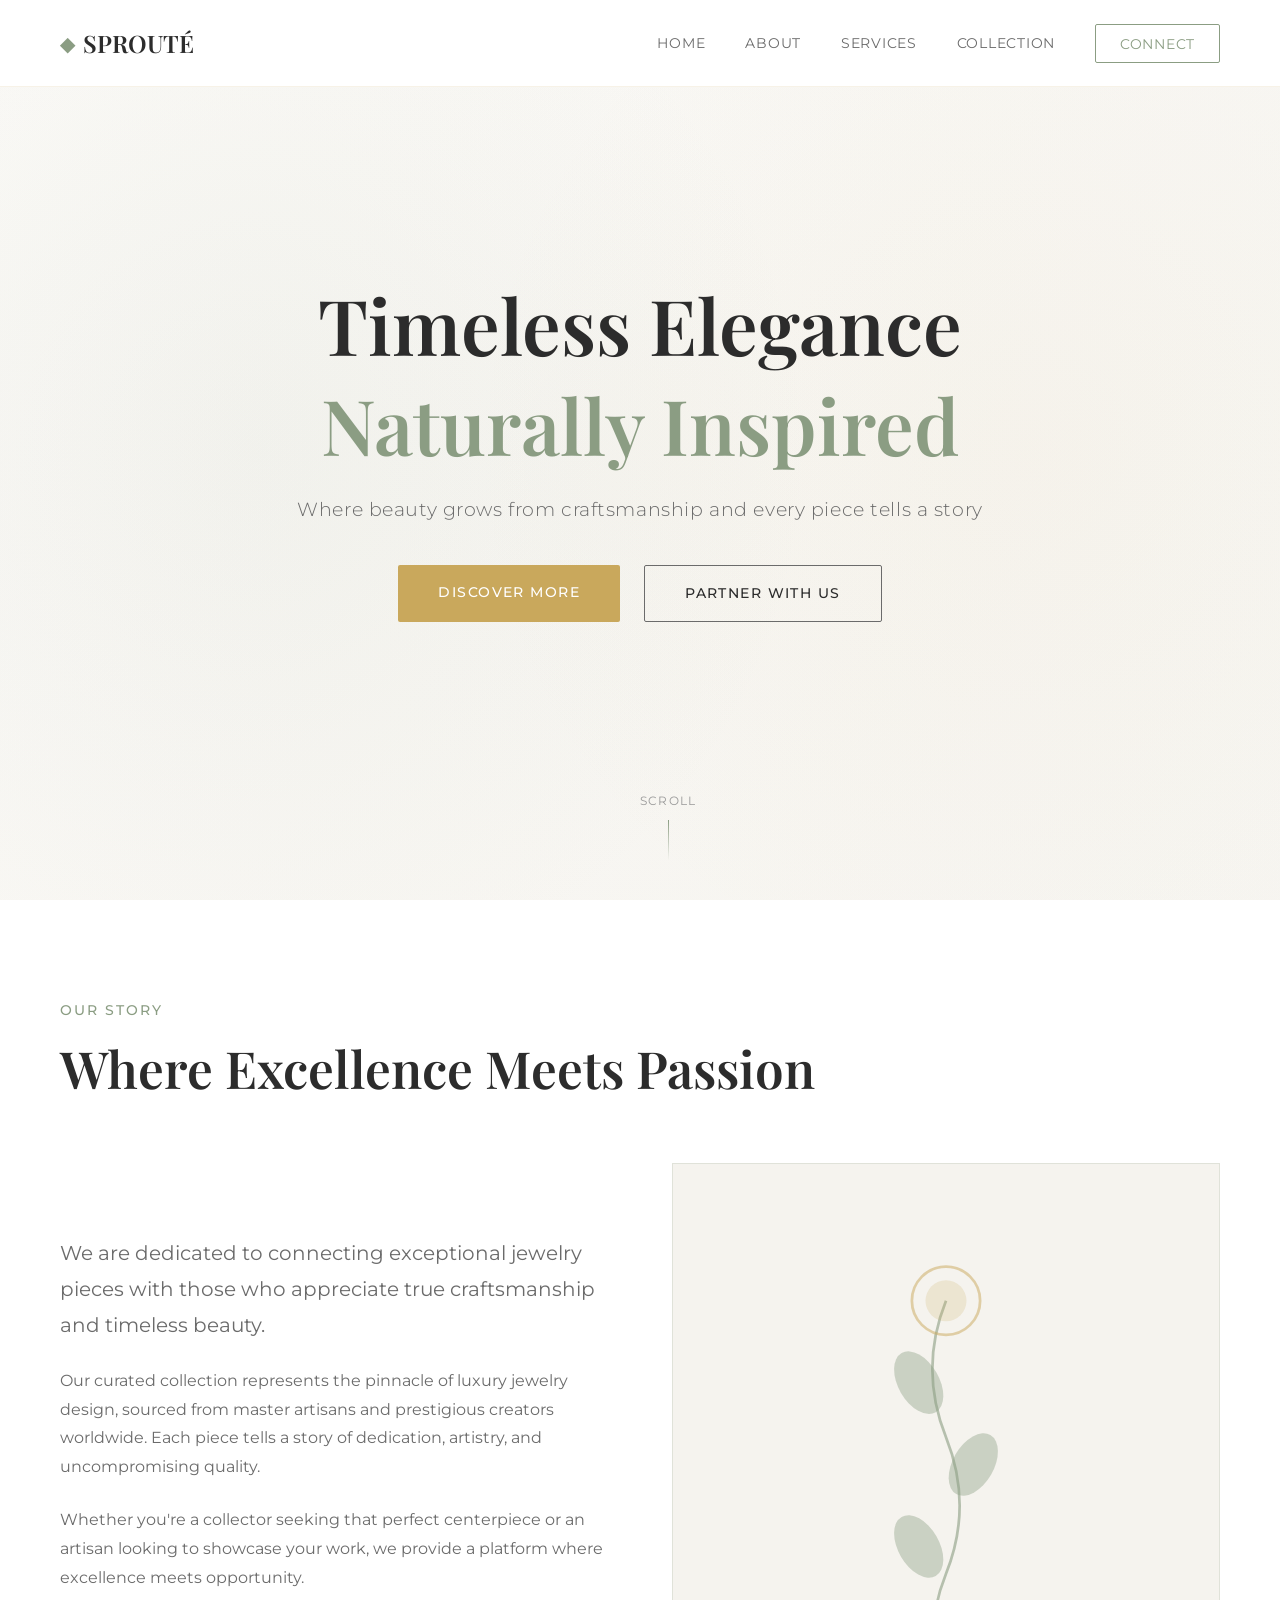
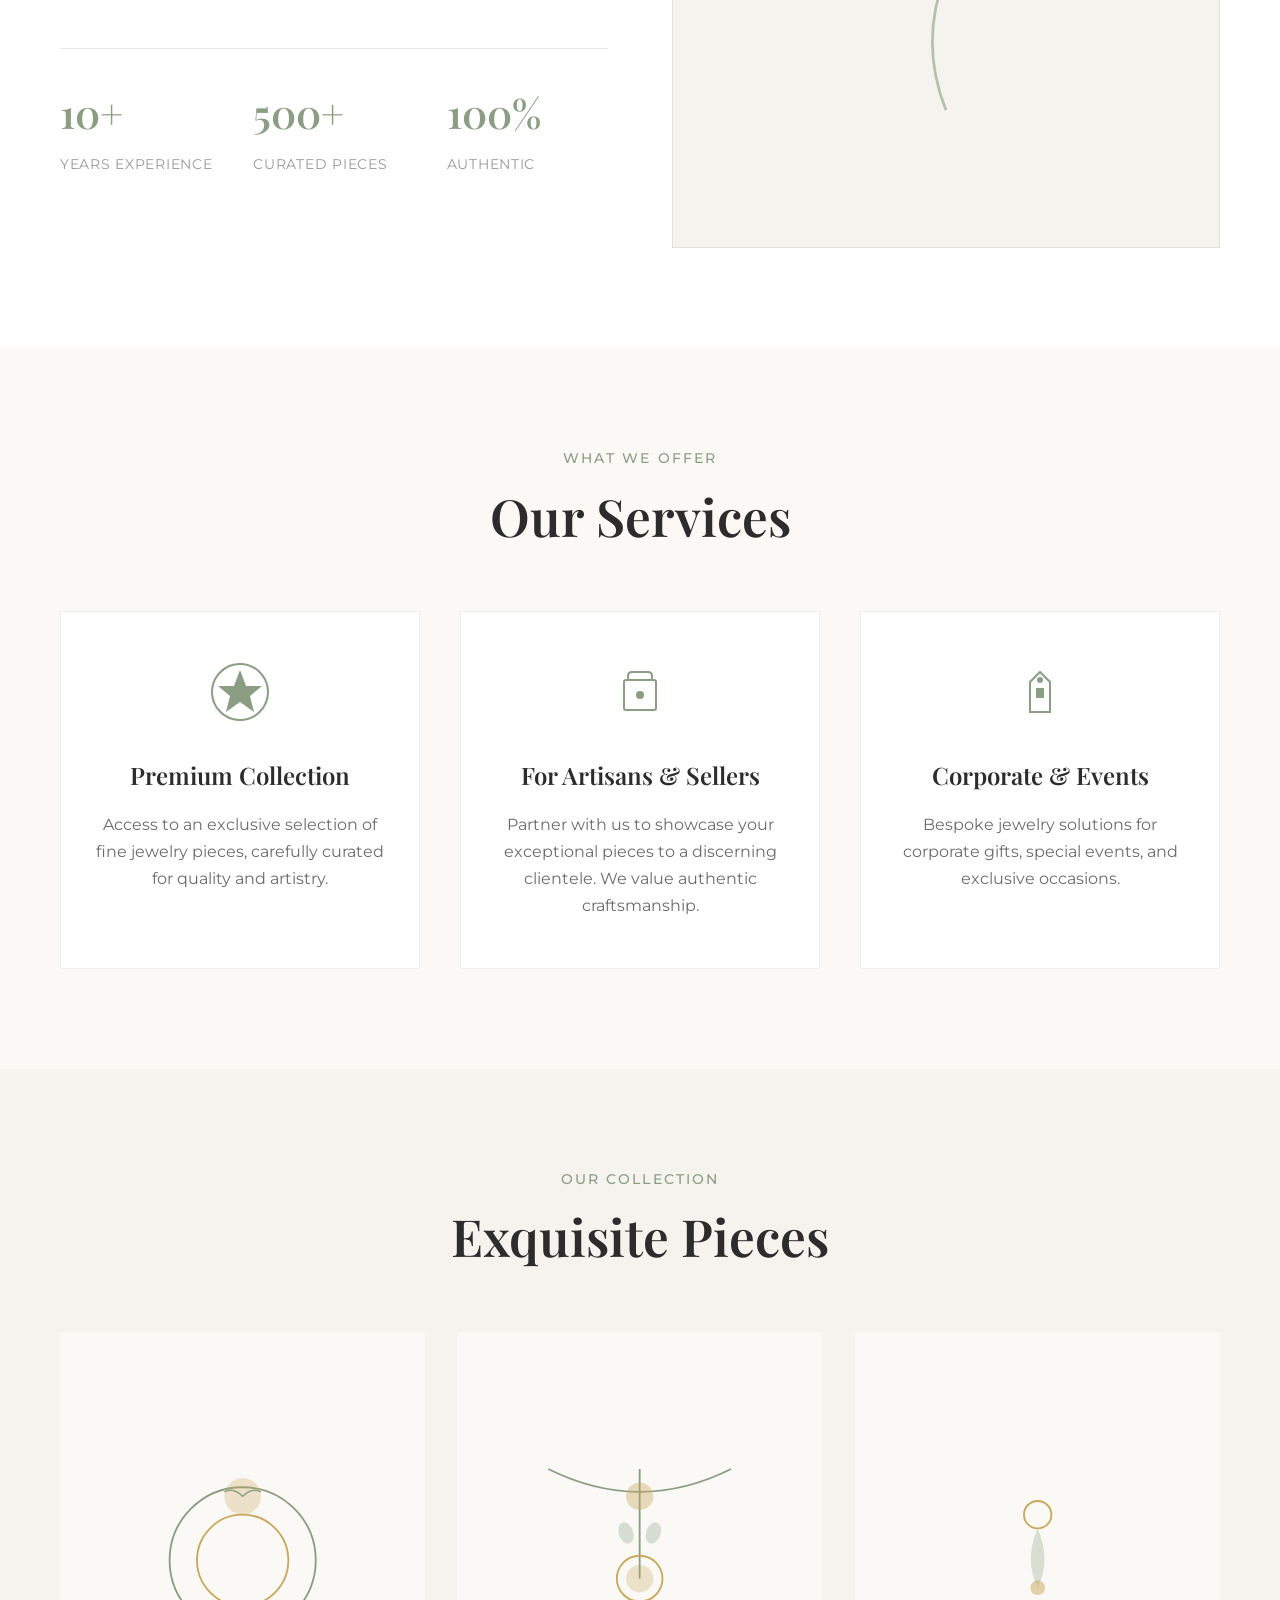
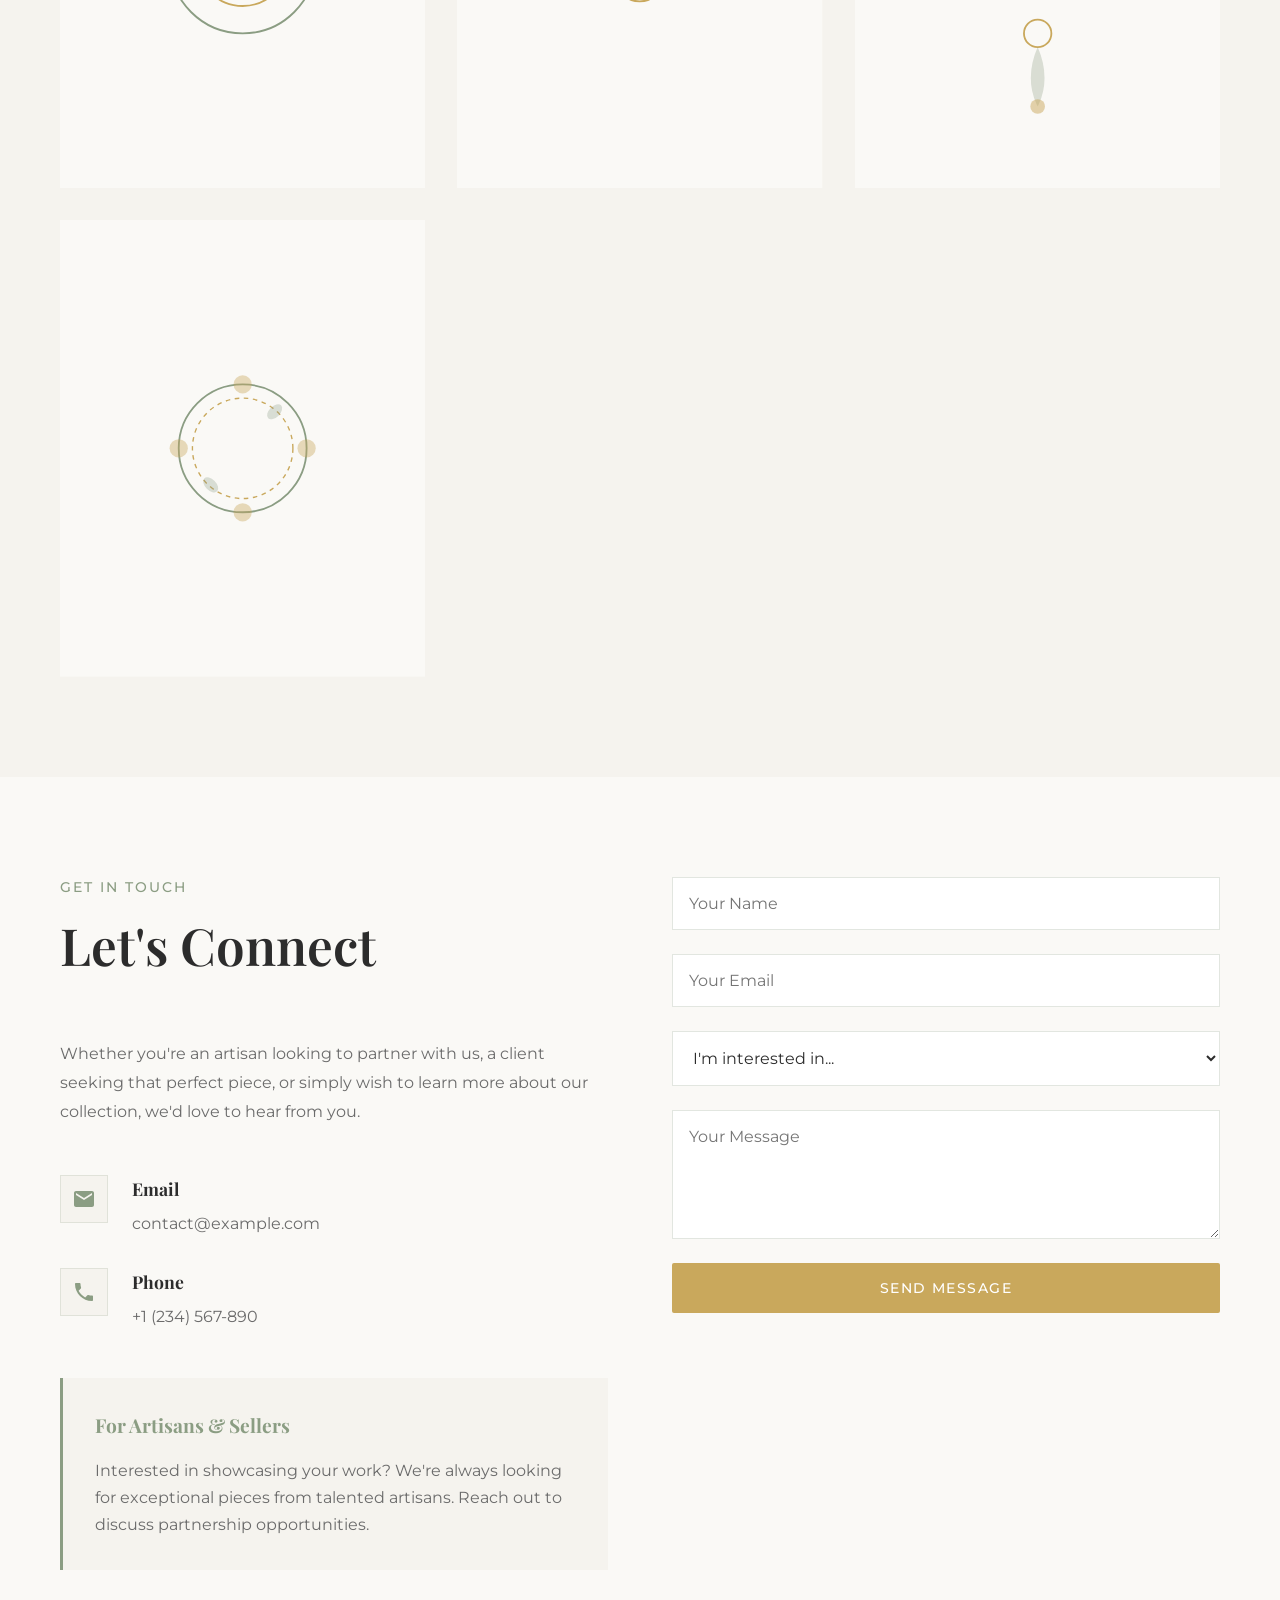
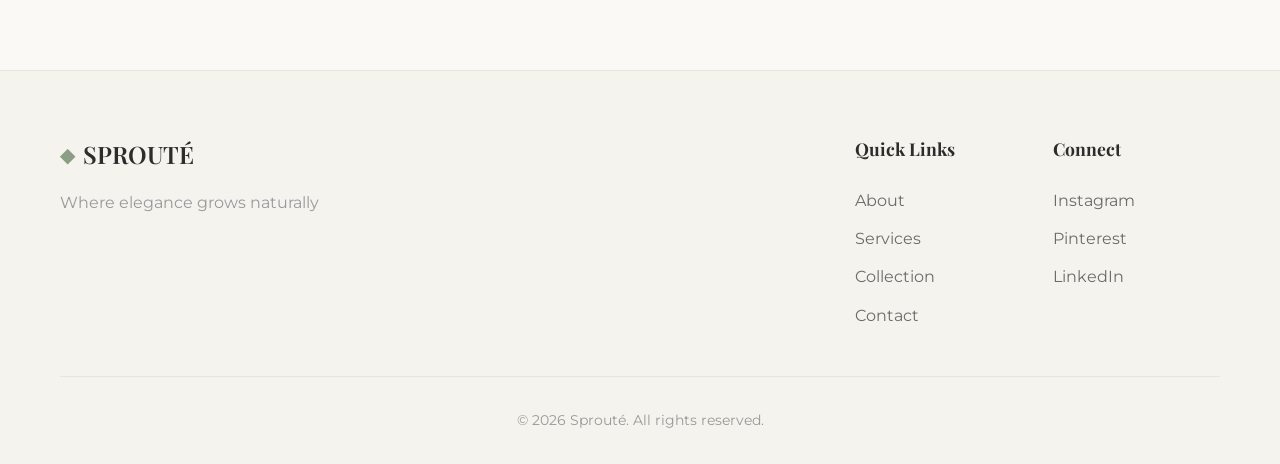
==== index.html @ b49e44f9 "Add initial Sprouté jewelry website Create elegant, light-themed website for Sprouté jewelry busines" ====
<!DOCTYPE html>
<html lang="en">
<head>
    <meta charset="UTF-8">
    <meta name="viewport" content="width=device-width, initial-scale=1.0">
    <title>Sprouté | Elegant Jewelry That Grows With You</title>
    <meta name="description" content="Sprouté - Where elegance meets organic beauty. Premium jewelry connecting discerning clients with exceptional craftsmanship">
    <link rel="stylesheet" href="styles.css">
    <link rel="preconnect" href="https://fonts.googleapis.com">
    <link rel="preconnect" href="https://fonts.gstatic.com" crossorigin>
    <link href="https://fonts.googleapis.com/css2?family=Playfair+Display:wght@400;500;600;700&family=Montserrat:wght@300;400;500;600&display=swap" rel="stylesheet">
</head>
<body>
    <!-- Navigation -->
    <nav class="navbar" id="navbar">
        <div class="container">
            <div class="nav-content">
                <div class="logo">
                    <span class="logo-icon">◆</span>
                    <span class="logo-text">SPROUTÉ</span>
                </div>
                <button class="mobile-menu-btn" id="mobileMenuBtn">
                    <span></span>
                    <span></span>
                    <span></span>
                </button>
                <ul class="nav-menu" id="navMenu">
                    <li><a href="#home" class="nav-link">Home</a></li>
                    <li><a href="#about" class="nav-link">About</a></li>
                    <li><a href="#services" class="nav-link">Services</a></li>
                    <li><a href="#gallery" class="nav-link">Collection</a></li>
                    <li><a href="#contact" class="nav-link contact-btn">Connect</a></li>
                </ul>
            </div>
        </div>
    </nav>

    <!-- Hero Section -->
    <section class="hero" id="home">
        <div class="hero-overlay"></div>
        <div class="hero-content">
            <div class="hero-text">
                <h1 class="hero-title">
                    <span class="title-line">Timeless Elegance</span>
                    <span class="title-line">Naturally Inspired</span>
                </h1>
                <p class="hero-subtitle">Where beauty grows from craftsmanship and every piece tells a story</p>
                <div class="hero-buttons">
                    <a href="#about" class="btn btn-primary">Discover More</a>
                    <a href="#contact" class="btn btn-secondary">Partner With Us</a>
                </div>
            </div>
        </div>
        <div class="scroll-indicator">
            <span>Scroll</span>
            <div class="scroll-line"></div>
        </div>
    </section>

    <!-- About Section -->
    <section class="about" id="about">
        <div class="container">
            <div class="section-header">
                <span class="section-label">Our Story</span>
                <h2 class="section-title">Where Excellence Meets Passion</h2>
            </div>
            <div class="about-content">
                <div class="about-text">
                    <p class="lead">We are dedicated to connecting exceptional jewelry pieces with those who appreciate true craftsmanship and timeless beauty.</p>
                    <p>Our curated collection represents the pinnacle of luxury jewelry design, sourced from master artisans and prestigious creators worldwide. Each piece tells a story of dedication, artistry, and uncompromising quality.</p>
                    <p>Whether you're a collector seeking that perfect centerpiece or an artisan looking to showcase your work, we provide a platform where excellence meets opportunity.</p>
                    <div class="about-stats">
                        <div class="stat">
                            <span class="stat-number">10+</span>
                            <span class="stat-label">Years Experience</span>
                        </div>
                        <div class="stat">
                            <span class="stat-number">500+</span>
                            <span class="stat-label">Curated Pieces</span>
                        </div>
                        <div class="stat">
                            <span class="stat-number">100%</span>
                            <span class="stat-label">Authentic</span>
                        </div>
                    </div>
                </div>
                <div class="about-image">
                    <div class="image-placeholder">
                        <svg viewBox="0 0 400 500" xmlns="http://www.w3.org/2000/svg">
                            <defs>
                                <linearGradient id="grad1" x1="0%" y1="100%" x2="100%" y2="0%">
                                    <stop offset="0%" style="stop-color:#8B9D83;stop-opacity:0.2" />
                                    <stop offset="100%" style="stop-color:#C9A85C;stop-opacity:0.15" />
                                </linearGradient>
                            </defs>
                            <rect width="400" height="500" fill="#F5F3EE"/>
                            <!-- Sprouting vine motif -->
                            <path d="M200,400 Q180,350 200,300 Q220,250 200,200 Q180,150 200,100"
                                  fill="none" stroke="#8B9D83" stroke-width="2" opacity="0.6"/>
                            <!-- Leaves -->
                            <ellipse cx="180" cy="280" rx="15" ry="25" fill="#8B9D83" opacity="0.4" transform="rotate(-30 180 280)"/>
                            <ellipse cx="220" cy="220" rx="15" ry="25" fill="#8B9D83" opacity="0.4" transform="rotate(30 220 220)"/>
                            <ellipse cx="180" cy="160" rx="15" ry="25" fill="#8B9D83" opacity="0.4" transform="rotate(-30 180 160)"/>
                            <!-- Flower/gem at top -->
                            <circle cx="200" cy="100" r="25" fill="none" stroke="#C9A85C" stroke-width="2" opacity="0.5"/>
                            <circle cx="200" cy="100" r="15" fill="#C9A85C" opacity="0.2"/>
                        </svg>
                    </div>
                </div>
            </div>
        </div>
    </section>

    <!-- Services Section -->
    <section class="services" id="services">
        <div class="container">
            <div class="section-header centered">
                <span class="section-label">What We Offer</span>
                <h2 class="section-title">Our Services</h2>
            </div>
            <div class="services-grid">
                <div class="service-card">
                    <div class="service-icon">
                        <svg viewBox="0 0 64 64" xmlns="http://www.w3.org/2000/svg">
                            <circle cx="32" cy="32" r="28" fill="none" stroke="currentColor" stroke-width="2"/>
                            <path d="M32,10 L38,26 L54,26 L42,36 L46,52 L32,42 L18,52 L22,36 L10,26 L26,26 Z" fill="currentColor"/>
                        </svg>
                    </div>
                    <h3 class="service-title">Premium Collection</h3>
                    <p class="service-description">Access to an exclusive selection of fine jewelry pieces, carefully curated for quality and artistry.</p>
                </div>
                <div class="service-card">
                    <div class="service-icon">
                        <svg viewBox="0 0 64 64" xmlns="http://www.w3.org/2000/svg">
                            <rect x="16" y="20" width="32" height="30" rx="2" fill="none" stroke="currentColor" stroke-width="2"/>
                            <path d="M20,20 L20,16 Q20,12 24,12 L40,12 Q44,12 44,16 L44,20" fill="none" stroke="currentColor" stroke-width="2"/>
                            <circle cx="32" cy="35" r="4" fill="currentColor"/>
                        </svg>
                    </div>
                    <h3 class="service-title">For Artisans & Sellers</h3>
                    <p class="service-description">Partner with us to showcase your exceptional pieces to a discerning clientele. We value authentic craftsmanship.</p>
                </div>
                <div class="service-card">
                    <div class="service-icon">
                        <svg viewBox="0 0 64 64" xmlns="http://www.w3.org/2000/svg">
                            <path d="M32,12 L42,22 L42,52 L22,52 L22,22 Z" fill="none" stroke="currentColor" stroke-width="2"/>
                            <rect x="28" y="28" width="8" height="10" fill="currentColor"/>
                            <circle cx="32" cy="20" r="3" fill="currentColor"/>
                        </svg>
                    </div>
                    <h3 class="service-title">Corporate & Events</h3>
                    <p class="service-description">Bespoke jewelry solutions for corporate gifts, special events, and exclusive occasions.</p>
                </div>
            </div>
        </div>
    </section>

    <!-- Gallery Section -->
    <section class="gallery" id="gallery">
        <div class="container">
            <div class="section-header centered">
                <span class="section-label">Our Collection</span>
                <h2 class="section-title">Exquisite Pieces</h2>
            </div>
            <div class="gallery-grid">
                <div class="gallery-item">
                    <div class="gallery-placeholder">
                        <svg viewBox="0 0 400 500" xmlns="http://www.w3.org/2000/svg">
                            <rect width="400" height="500" fill="#FAF9F6"/>
                            <!-- Ring with organic flourish -->
                            <circle cx="200" cy="250" r="80" fill="none" stroke="#8B9D83" stroke-width="2"/>
                            <circle cx="200" cy="250" r="50" fill="none" stroke="#C9A85C" stroke-width="2"/>
                            <circle cx="200" cy="180" r="20" fill="#C9A85C" opacity="0.3"/>
                            <!-- Small leaves -->
                            <path d="M200,180 Q210,170 220,175" fill="none" stroke="#8B9D83" stroke-width="1.5"/>
                            <path d="M200,180 Q190,170 180,175" fill="none" stroke="#8B9D83" stroke-width="1.5"/>
                        </svg>
                    </div>
                    <div class="gallery-overlay">
                        <h4>Classic Rings</h4>
                    </div>
                </div>
                <div class="gallery-item">
                    <div class="gallery-placeholder">
                        <svg viewBox="0 0 400 500" xmlns="http://www.w3.org/2000/svg">
                            <rect width="400" height="500" fill="#FAF9F6"/>
                            <!-- Necklace with vine motif -->
                            <path d="M100,150 Q200,200 300,150" fill="none" stroke="#8B9D83" stroke-width="2"/>
                            <path d="M200,150 L200,270" fill="none" stroke="#8B9D83" stroke-width="2"/>
                            <circle cx="200" cy="180" r="15" fill="#C9A85C" opacity="0.4"/>
                            <circle cx="200" cy="270" r="25" fill="none" stroke="#C9A85C" stroke-width="2"/>
                            <circle cx="200" cy="270" r="15" fill="#C9A85C" opacity="0.3"/>
                            <!-- Small leaf details -->
                            <ellipse cx="185" cy="220" rx="8" ry="12" fill="#8B9D83" opacity="0.3" transform="rotate(-20 185 220)"/>
                            <ellipse cx="215" cy="220" rx="8" ry="12" fill="#8B9D83" opacity="0.3" transform="rotate(20 215 220)"/>
                        </svg>
                    </div>
                    <div class="gallery-overlay">
                        <h4>Statement Necklaces</h4>
                    </div>
                </div>
                <div class="gallery-item">
                    <div class="gallery-placeholder">
                        <svg viewBox="0 0 400 500" xmlns="http://www.w3.org/2000/svg">
                            <rect width="400" height="500" fill="#FAF9F6"/>
                            <!-- Earrings with organic drop shape -->
                            <circle cx="200" cy="200" r="15" fill="none" stroke="#C9A85C" stroke-width="2"/>
                            <path d="M200,215 Q185,250 200,280 Q215,250 200,215" fill="#8B9D83" opacity="0.3"/>
                            <circle cx="200" cy="280" r="8" fill="#C9A85C" opacity="0.5"/>
                            <!-- Second earring (mirrored) -->
                            <circle cx="200" cy="330" r="15" fill="none" stroke="#C9A85C" stroke-width="2"/>
                            <path d="M200,345 Q185,380 200,410 Q215,380 200,345" fill="#8B9D83" opacity="0.3"/>
                            <circle cx="200" cy="410" r="8" fill="#C9A85C" opacity="0.5"/>
                        </svg>
                    </div>
                    <div class="gallery-overlay">
                        <h4>Designer Earrings</h4>
                    </div>
                </div>
                <div class="gallery-item">
                    <div class="gallery-placeholder">
                        <svg viewBox="0 0 400 500" xmlns="http://www.w3.org/2000/svg">
                            <rect width="400" height="500" fill="#FAF9F6"/>
                            <!-- Bracelet with flowing vine -->
                            <circle cx="200" cy="250" r="70" fill="none" stroke="#8B9D83" stroke-width="2"/>
                            <circle cx="200" cy="250" r="55" fill="none" stroke="#C9A85C" stroke-width="1.5" stroke-dasharray="5,5"/>
                            <!-- Decorative elements -->
                            <circle cx="200" cy="180" r="10" fill="#C9A85C" opacity="0.4"/>
                            <circle cx="270" cy="250" r="10" fill="#C9A85C" opacity="0.4"/>
                            <circle cx="200" cy="320" r="10" fill="#C9A85C" opacity="0.4"/>
                            <circle cx="130" cy="250" r="10" fill="#C9A85C" opacity="0.4"/>
                            <!-- Small leaves between -->
                            <ellipse cx="235" cy="210" rx="6" ry="10" fill="#8B9D83" opacity="0.3" transform="rotate(45 235 210)"/>
                            <ellipse cx="165" cy="290" rx="6" ry="10" fill="#8B9D83" opacity="0.3" transform="rotate(-45 165 290)"/>
                        </svg>
                    </div>
                    <div class="gallery-overlay">
                        <h4>Luxury Bracelets</h4>
                    </div>
                </div>
            </div>
        </div>
    </section>

    <!-- Contact Section -->
    <section class="contact" id="contact">
        <div class="container">
            <div class="contact-content">
                <div class="contact-info">
                    <div class="section-header">
                        <span class="section-label">Get In Touch</span>
                        <h2 class="section-title">Let's Connect</h2>
                    </div>
                    <p class="contact-text">Whether you're an artisan looking to partner with us, a client seeking that perfect piece, or simply wish to learn more about our collection, we'd love to hear from you.</p>

                    <div class="contact-methods">
                        <div class="contact-method">
                            <div class="method-icon">
                                <svg viewBox="0 0 24 24" xmlns="http://www.w3.org/2000/svg">
                                    <path d="M20 4H4c-1.1 0-2 .9-2 2v12c0 1.1.9 2 2 2h16c1.1 0 2-.9 2-2V6c0-1.1-.9-2-2-2zm0 4l-8 5-8-5V6l8 5 8-5v2z" fill="currentColor"/>
                                </svg>
                            </div>
                            <div class="method-details">
                                <h4>Email</h4>
                                <a href="mailto:contact@example.com">contact@example.com</a>
                            </div>
                        </div>
                        <div class="contact-method">
                            <div class="method-icon">
                                <svg viewBox="0 0 24 24" xmlns="http://www.w3.org/2000/svg">
                                    <path d="M6.62 10.79c1.44 2.83 3.76 5.14 6.59 6.59l2.2-2.2c.27-.27.67-.36 1.02-.24 1.12.37 2.33.57 3.57.57.55 0 1 .45 1 1V20c0 .55-.45 1-1 1-9.39 0-17-7.61-17-17 0-.55.45-1 1-1h3.5c.55 0 1 .45 1 1 0 1.25.2 2.45.57 3.57.11.35.03.74-.25 1.02l-2.2 2.2z" fill="currentColor"/>
                                </svg>
                            </div>
                            <div class="method-details">
                                <h4>Phone</h4>
                                <a href="tel:+1234567890">+1 (234) 567-890</a>
                            </div>
                        </div>
                    </div>

                    <div class="partnership-note">
                        <h4>For Artisans & Sellers</h4>
                        <p>Interested in showcasing your work? We're always looking for exceptional pieces from talented artisans. Reach out to discuss partnership opportunities.</p>
                    </div>
                </div>

                <div class="contact-form-wrapper">
                    <form class="contact-form" id="contactForm">
                        <div class="form-group">
                            <input type="text" id="name" name="name" placeholder="Your Name" required>
                        </div>
                        <div class="form-group">
                            <input type="email" id="email" name="email" placeholder="Your Email" required>
                        </div>
                        <div class="form-group">
                            <select id="interest" name="interest" required>
                                <option value="">I'm interested in...</option>
                                <option value="buying">Acquiring Pieces</option>
                                <option value="selling">Selling/Partnership</option>
                                <option value="corporate">Corporate Inquiries</option>
                                <option value="other">Other</option>
                            </select>
                        </div>
                        <div class="form-group">
                            <textarea id="message" name="message" rows="5" placeholder="Your Message" required></textarea>
                        </div>
                        <button type="submit" class="btn btn-primary btn-full">Send Message</button>
                    </form>
                </div>
            </div>
        </div>
    </section>

    <!-- Footer -->
    <footer class="footer">
        <div class="container">
            <div class="footer-content">
                <div class="footer-brand">
                    <div class="logo">
                        <span class="logo-icon">◆</span>
                        <span class="logo-text">SPROUTÉ</span>
                    </div>
                    <p>Where elegance grows naturally</p>
                </div>
                <div class="footer-links">
                    <div class="footer-column">
                        <h4>Quick Links</h4>
                        <ul>
                            <li><a href="#about">About</a></li>
                            <li><a href="#services">Services</a></li>
                            <li><a href="#gallery">Collection</a></li>
                            <li><a href="#contact">Contact</a></li>
                        </ul>
                    </div>
                    <div class="footer-column">
                        <h4>Connect</h4>
                        <ul>
                            <li><a href="#" target="_blank">Instagram</a></li>
                            <li><a href="#" target="_blank">Pinterest</a></li>
                            <li><a href="#" target="_blank">LinkedIn</a></li>
                        </ul>
                    </div>
                </div>
            </div>
            <div class="footer-bottom">
                <p>&copy; 2024 Sprouté. All rights reserved.</p>
            </div>
        </div>
    </footer>

    <script src="script.js"></script>
</body>
</html>
---- styles.css ----
/* ============================================
   RESET & BASE STYLES
   ============================================ */
* {
    margin: 0;
    padding: 0;
    box-sizing: border-box;
}

:root {
    --primary-gold: #C9A85C;
    --accent-green: #8B9D83;
    --light-bg: #FAF9F6;
    --light-secondary: #F5F3EE;
    --white: #FFFFFF;
    --text-primary: #2C2C2C;
    --text-secondary: #6B6B6B;
    --text-muted: #999999;
    --accent: #C9A85C;
    --transition: all 0.3s cubic-bezier(0.4, 0, 0.2, 1);
    --font-display: 'Playfair Display', serif;
    --font-body: 'Montserrat', sans-serif;
}

html {
    scroll-behavior: smooth;
}

body {
    font-family: var(--font-body);
    background-color: var(--light-bg);
    color: var(--text-primary);
    line-height: 1.6;
    overflow-x: hidden;
}

.container {
    max-width: 1200px;
    margin: 0 auto;
    padding: 0 20px;
}

/* ============================================
   NAVIGATION
   ============================================ */
.navbar {
    position: fixed;
    top: 0;
    left: 0;
    right: 0;
    z-index: 1000;
    background-color: rgba(255, 255, 255, 0.95);
    backdrop-filter: blur(10px);
    border-bottom: 1px solid rgba(201, 168, 92, 0.15);
    transition: var(--transition);
}

.navbar.scrolled {
    background-color: rgba(255, 255, 255, 0.98);
    box-shadow: 0 4px 20px rgba(0, 0, 0, 0.08);
}

.nav-content {
    display: flex;
    justify-content: space-between;
    align-items: center;
    padding: 1.5rem 0;
}

.logo {
    display: flex;
    align-items: center;
    gap: 0.5rem;
    font-family: var(--font-display);
    font-size: 1.5rem;
    font-weight: 600;
    color: var(--text-primary);
    text-decoration: none;
}

.logo-icon {
    color: var(--accent-green);
    font-size: 1.2rem;
}

.nav-menu {
    display: flex;
    list-style: none;
    gap: 2.5rem;
    align-items: center;
}

.nav-link {
    color: var(--text-secondary);
    text-decoration: none;
    font-weight: 400;
    font-size: 0.9rem;
    letter-spacing: 0.05em;
    text-transform: uppercase;
    transition: var(--transition);
    position: relative;
}

.nav-link::after {
    content: '';
    position: absolute;
    bottom: -5px;
    left: 0;
    width: 0;
    height: 1px;
    background-color: var(--accent-green);
    transition: var(--transition);
}

.nav-link:hover {
    color: var(--accent-green);
}

.nav-link:hover::after {
    width: 100%;
}

.nav-link.contact-btn {
    padding: 0.6rem 1.5rem;
    border: 1px solid var(--accent-green);
    border-radius: 2px;
    color: var(--accent-green);
}

.nav-link.contact-btn::after {
    display: none;
}

.nav-link.contact-btn:hover {
    background-color: var(--accent-green);
    color: var(--white);
}

.mobile-menu-btn {
    display: none;
    flex-direction: column;
    gap: 5px;
    background: none;
    border: none;
    cursor: pointer;
    padding: 5px;
}

.mobile-menu-btn span {
    width: 25px;
    height: 2px;
    background-color: var(--text-primary);
    transition: var(--transition);
}

/* ============================================
   HERO SECTION
   ============================================ */
.hero {
    position: relative;
    height: 100vh;
    display: flex;
    align-items: center;
    justify-content: center;
    background: linear-gradient(135deg, #FAF9F6 0%, #F5F3EE 100%);
    overflow: hidden;
}

.hero::before {
    content: '';
    position: absolute;
    top: 0;
    left: 0;
    right: 0;
    bottom: 0;
    background-image:
        radial-gradient(circle at 20% 50%, rgba(139, 157, 131, 0.08) 0%, transparent 50%),
        radial-gradient(circle at 80% 50%, rgba(201, 168, 92, 0.05) 0%, transparent 50%);
}

.hero-overlay {
    position: absolute;
    inset: 0;
    background: radial-gradient(circle at center, transparent 0%, rgba(250, 249, 246, 0.3) 100%);
}

.hero-content {
    position: relative;
    z-index: 2;
    text-align: center;
    max-width: 900px;
    padding: 0 20px;
}

.hero-title {
    font-family: var(--font-display);
    font-size: clamp(2.5rem, 6vw, 5rem);
    font-weight: 600;
    line-height: 1.2;
    margin-bottom: 1.5rem;
    display: flex;
    flex-direction: column;
    gap: 0.5rem;
}

.title-line {
    display: block;
    opacity: 0;
    transform: translateY(30px);
    animation: fadeInUp 0.8s ease forwards;
}

.title-line:nth-child(1) {
    animation-delay: 0.2s;
}

.title-line:nth-child(2) {
    color: var(--accent-green);
    animation-delay: 0.4s;
}

.hero-subtitle {
    font-size: 1.2rem;
    color: var(--text-secondary);
    margin-bottom: 2.5rem;
    font-weight: 300;
    letter-spacing: 0.03em;
    opacity: 0;
    animation: fadeInUp 0.8s ease forwards 0.6s;
}

.hero-buttons {
    display: flex;
    gap: 1.5rem;
    justify-content: center;
    flex-wrap: wrap;
    opacity: 0;
    animation: fadeInUp 0.8s ease forwards 0.8s;
}

.btn {
    padding: 1rem 2.5rem;
    font-family: var(--font-body);
    font-size: 0.9rem;
    font-weight: 500;
    text-decoration: none;
    text-transform: uppercase;
    letter-spacing: 0.1em;
    border-radius: 2px;
    transition: var(--transition);
    cursor: pointer;
    border: none;
    display: inline-block;
}

.btn-primary {
    background-color: var(--primary-gold);
    color: var(--white);
}

.btn-primary:hover {
    background-color: #B89850;
    transform: translateY(-2px);
    box-shadow: 0 10px 30px rgba(201, 168, 92, 0.25);
}

.btn-secondary {
    background-color: transparent;
    color: var(--text-primary);
    border: 1px solid var(--text-secondary);
}

.btn-secondary:hover {
    border-color: var(--accent-green);
    color: var(--accent-green);
    transform: translateY(-2px);
}

.btn-full {
    width: 100%;
}

.scroll-indicator {
    position: absolute;
    bottom: 40px;
    left: 50%;
    transform: translateX(-50%);
    display: flex;
    flex-direction: column;
    align-items: center;
    gap: 10px;
    color: var(--text-muted);
    font-size: 0.75rem;
    letter-spacing: 0.1em;
    text-transform: uppercase;
    opacity: 0;
    animation: fadeInUp 0.8s ease forwards 1s;
}

.scroll-line {
    width: 1px;
    height: 40px;
    background: linear-gradient(to bottom, var(--accent-green), transparent);
    animation: scrollLine 2s ease-in-out infinite;
}

/* ============================================
   SECTION STYLES
   ============================================ */
section {
    padding: 100px 0;
}

.section-header {
    margin-bottom: 4rem;
}

.section-header.centered {
    text-align: center;
}

.section-label {
    display: block;
    color: var(--accent-green);
    font-size: 0.85rem;
    font-weight: 500;
    letter-spacing: 0.15em;
    text-transform: uppercase;
    margin-bottom: 1rem;
}

.section-title {
    font-family: var(--font-display);
    font-size: clamp(2rem, 4vw, 3.5rem);
    font-weight: 600;
    line-height: 1.2;
    color: var(--text-primary);
}

/* ============================================
   ABOUT SECTION
   ============================================ */
.about {
    background-color: var(--white);
}

.about-content {
    display: grid;
    grid-template-columns: 1fr 1fr;
    gap: 4rem;
    align-items: center;
}

.about-text {
    display: flex;
    flex-direction: column;
    gap: 1.5rem;
}

.lead {
    font-size: 1.25rem;
    font-weight: 400;
    color: var(--text-secondary);
    line-height: 1.7;
}

.about-text p {
    color: var(--text-secondary);
    line-height: 1.8;
}

.about-stats {
    display: grid;
    grid-template-columns: repeat(3, 1fr);
    gap: 2rem;
    margin-top: 2rem;
    padding-top: 2rem;
    border-top: 1px solid rgba(139, 157, 131, 0.2);
}

.stat {
    display: flex;
    flex-direction: column;
    gap: 0.5rem;
}

.stat-number {
    font-family: var(--font-display);
    font-size: 2.5rem;
    font-weight: 600;
    color: var(--accent-green);
}

.stat-label {
    font-size: 0.9rem;
    color: var(--text-muted);
    text-transform: uppercase;
    letter-spacing: 0.05em;
}

.about-image {
    position: relative;
}

.image-placeholder {
    width: 100%;
    aspect-ratio: 4/5;
    background-color: var(--light-secondary);
    border: 1px solid rgba(139, 157, 131, 0.2);
    display: flex;
    align-items: center;
    justify-content: center;
}

.image-placeholder svg {
    width: 100%;
    height: 100%;
}

/* ============================================
   SERVICES SECTION
   ============================================ */
.services-grid {
    display: grid;
    grid-template-columns: repeat(auto-fit, minmax(300px, 1fr));
    gap: 2.5rem;
}

.service-card {
    padding: 3rem 2rem;
    background-color: var(--white);
    border: 1px solid rgba(139, 157, 131, 0.15);
    transition: var(--transition);
    text-align: center;
}

.service-card:hover {
    border-color: var(--accent-green);
    transform: translateY(-5px);
    box-shadow: 0 10px 40px rgba(139, 157, 131, 0.15);
}

.service-icon {
    width: 64px;
    height: 64px;
    margin: 0 auto 2rem;
    color: var(--accent-green);
}

.service-icon svg {
    width: 100%;
    height: 100%;
}

.service-title {
    font-family: var(--font-display);
    font-size: 1.5rem;
    font-weight: 600;
    margin-bottom: 1rem;
    color: var(--text-primary);
}

.service-description {
    color: var(--text-secondary);
    line-height: 1.7;
}

/* ============================================
   GALLERY SECTION
   ============================================ */
.gallery {
    background-color: var(--light-secondary);
}

.gallery-grid {
    display: grid;
    grid-template-columns: repeat(auto-fit, minmax(280px, 1fr));
    gap: 2rem;
}

.gallery-item {
    position: relative;
    overflow: hidden;
    aspect-ratio: 4/5;
    cursor: pointer;
}

.gallery-placeholder {
    width: 100%;
    height: 100%;
    transition: var(--transition);
}

.gallery-placeholder svg {
    width: 100%;
    height: 100%;
    display: block;
}

.gallery-overlay {
    position: absolute;
    inset: 0;
    background: linear-gradient(to top, rgba(255, 255, 255, 0.95), transparent);
    display: flex;
    align-items: flex-end;
    padding: 2rem;
    opacity: 0;
    transition: var(--transition);
}

.gallery-overlay h4 {
    font-family: var(--font-display);
    font-size: 1.5rem;
    color: var(--text-primary);
}

.gallery-item:hover .gallery-overlay {
    opacity: 1;
}

.gallery-item:hover .gallery-placeholder {
    transform: scale(1.05);
}

/* ============================================
   CONTACT SECTION
   ============================================ */
.contact-content {
    display: grid;
    grid-template-columns: 1fr 1fr;
    gap: 4rem;
}

.contact-text {
    color: var(--text-secondary);
    line-height: 1.8;
    margin-bottom: 3rem;
}

.contact-methods {
    display: flex;
    flex-direction: column;
    gap: 2rem;
    margin-bottom: 3rem;
}

.contact-method {
    display: flex;
    gap: 1.5rem;
    align-items: flex-start;
}

.method-icon {
    width: 48px;
    height: 48px;
    background-color: var(--light-secondary);
    border: 1px solid rgba(139, 157, 131, 0.2);
    display: flex;
    align-items: center;
    justify-content: center;
    color: var(--accent-green);
    flex-shrink: 0;
}

.method-icon svg {
    width: 24px;
    height: 24px;
}

.method-details h4 {
    font-family: var(--font-display);
    font-size: 1.1rem;
    margin-bottom: 0.5rem;
    color: var(--text-primary);
}

.method-details a {
    color: var(--text-secondary);
    text-decoration: none;
    transition: var(--transition);
}

.method-details a:hover {
    color: var(--accent-green);
}

.partnership-note {
    padding: 2rem;
    background-color: var(--light-secondary);
    border-left: 3px solid var(--accent-green);
}

.partnership-note h4 {
    font-family: var(--font-display);
    font-size: 1.2rem;
    margin-bottom: 1rem;
    color: var(--accent-green);
}

.partnership-note p {
    color: var(--text-secondary);
    line-height: 1.7;
}

.contact-form {
    display: flex;
    flex-direction: column;
    gap: 1.5rem;
}

.form-group {
    display: flex;
    flex-direction: column;
}

.contact-form input,
.contact-form select,
.contact-form textarea {
    padding: 1rem;
    background-color: var(--white);
    border: 1px solid rgba(139, 157, 131, 0.25);
    color: var(--text-primary);
    font-family: var(--font-body);
    font-size: 1rem;
    transition: var(--transition);
}

.contact-form input:focus,
.contact-form select:focus,
.contact-form textarea:focus {
    outline: none;
    border-color: var(--accent-green);
}

.contact-form textarea {
    resize: vertical;
    min-height: 120px;
}

.contact-form select {
    cursor: pointer;
}

.contact-form option {
    background-color: var(--white);
}

/* ============================================
   FOOTER
   ============================================ */
.footer {
    background-color: var(--light-secondary);
    border-top: 1px solid rgba(139, 157, 131, 0.15);
    padding: 4rem 0 2rem;
}

.footer-content {
    display: grid;
    grid-template-columns: 2fr 1fr;
    gap: 4rem;
    margin-bottom: 3rem;
}

.footer-brand p {
    color: var(--text-muted);
    margin-top: 1rem;
}

.footer-links {
    display: grid;
    grid-template-columns: repeat(2, 1fr);
    gap: 2rem;
}

.footer-column h4 {
    font-family: var(--font-display);
    font-size: 1.1rem;
    margin-bottom: 1.5rem;
    color: var(--text-primary);
}

.footer-column ul {
    list-style: none;
    display: flex;
    flex-direction: column;
    gap: 0.8rem;
}

.footer-column a {
    color: var(--text-secondary);
    text-decoration: none;
    transition: var(--transition);
}

.footer-column a:hover {
    color: var(--accent-green);
}

.footer-bottom {
    padding-top: 2rem;
    border-top: 1px solid rgba(139, 157, 131, 0.15);
    text-align: center;
    color: var(--text-muted);
    font-size: 0.9rem;
}

/* ============================================
   ANIMATIONS
   ============================================ */
@keyframes fadeInUp {
    from {
        opacity: 0;
        transform: translateY(30px);
    }
    to {
        opacity: 1;
        transform: translateY(0);
    }
}

@keyframes scrollLine {
    0%, 100% {
        transform: scaleY(0);
        transform-origin: top;
    }
    50% {
        transform: scaleY(1);
        transform-origin: top;
    }
    51% {
        transform: scaleY(1);
        transform-origin: bottom;
    }
    100% {
        transform: scaleY(0);
        transform-origin: bottom;
    }
}

/* ============================================
   RESPONSIVE DESIGN
   ============================================ */
@media (max-width: 968px) {
    .nav-menu {
        position: fixed;
        top: 80px;
        left: 0;
        right: 0;
        background-color: rgba(255, 255, 255, 0.98);
        flex-direction: column;
        padding: 2rem;
        gap: 1.5rem;
        transform: translateX(100%);
        transition: var(--transition);
        border-top: 1px solid rgba(139, 157, 131, 0.15);
    }

    .nav-menu.active {
        transform: translateX(0);
    }

    .mobile-menu-btn {
        display: flex;
    }

    .mobile-menu-btn.active span:nth-child(1) {
        transform: rotate(45deg) translate(7px, 7px);
    }

    .mobile-menu-btn.active span:nth-child(2) {
        opacity: 0;
    }

    .mobile-menu-btn.active span:nth-child(3) {
        transform: rotate(-45deg) translate(6px, -6px);
    }

    .about-content,
    .contact-content {
        grid-template-columns: 1fr;
        gap: 3rem;
    }

    .about-stats {
        grid-template-columns: repeat(3, 1fr);
    }

    .footer-content {
        grid-template-columns: 1fr;
        gap: 3rem;
    }
}

@media (max-width: 640px) {
    section {
        padding: 60px 0;
    }

    .hero-title {
        font-size: 2.5rem;
    }

    .hero-subtitle {
        font-size: 1rem;
    }

    .hero-buttons {
        flex-direction: column;
        width: 100%;
    }

    .btn {
        width: 100%;
    }

    .about-stats {
        grid-template-columns: 1fr;
        gap: 1.5rem;
    }

    .services-grid {
        grid-template-columns: 1fr;
    }

    .gallery-grid {
        grid-template-columns: 1fr;
    }
}
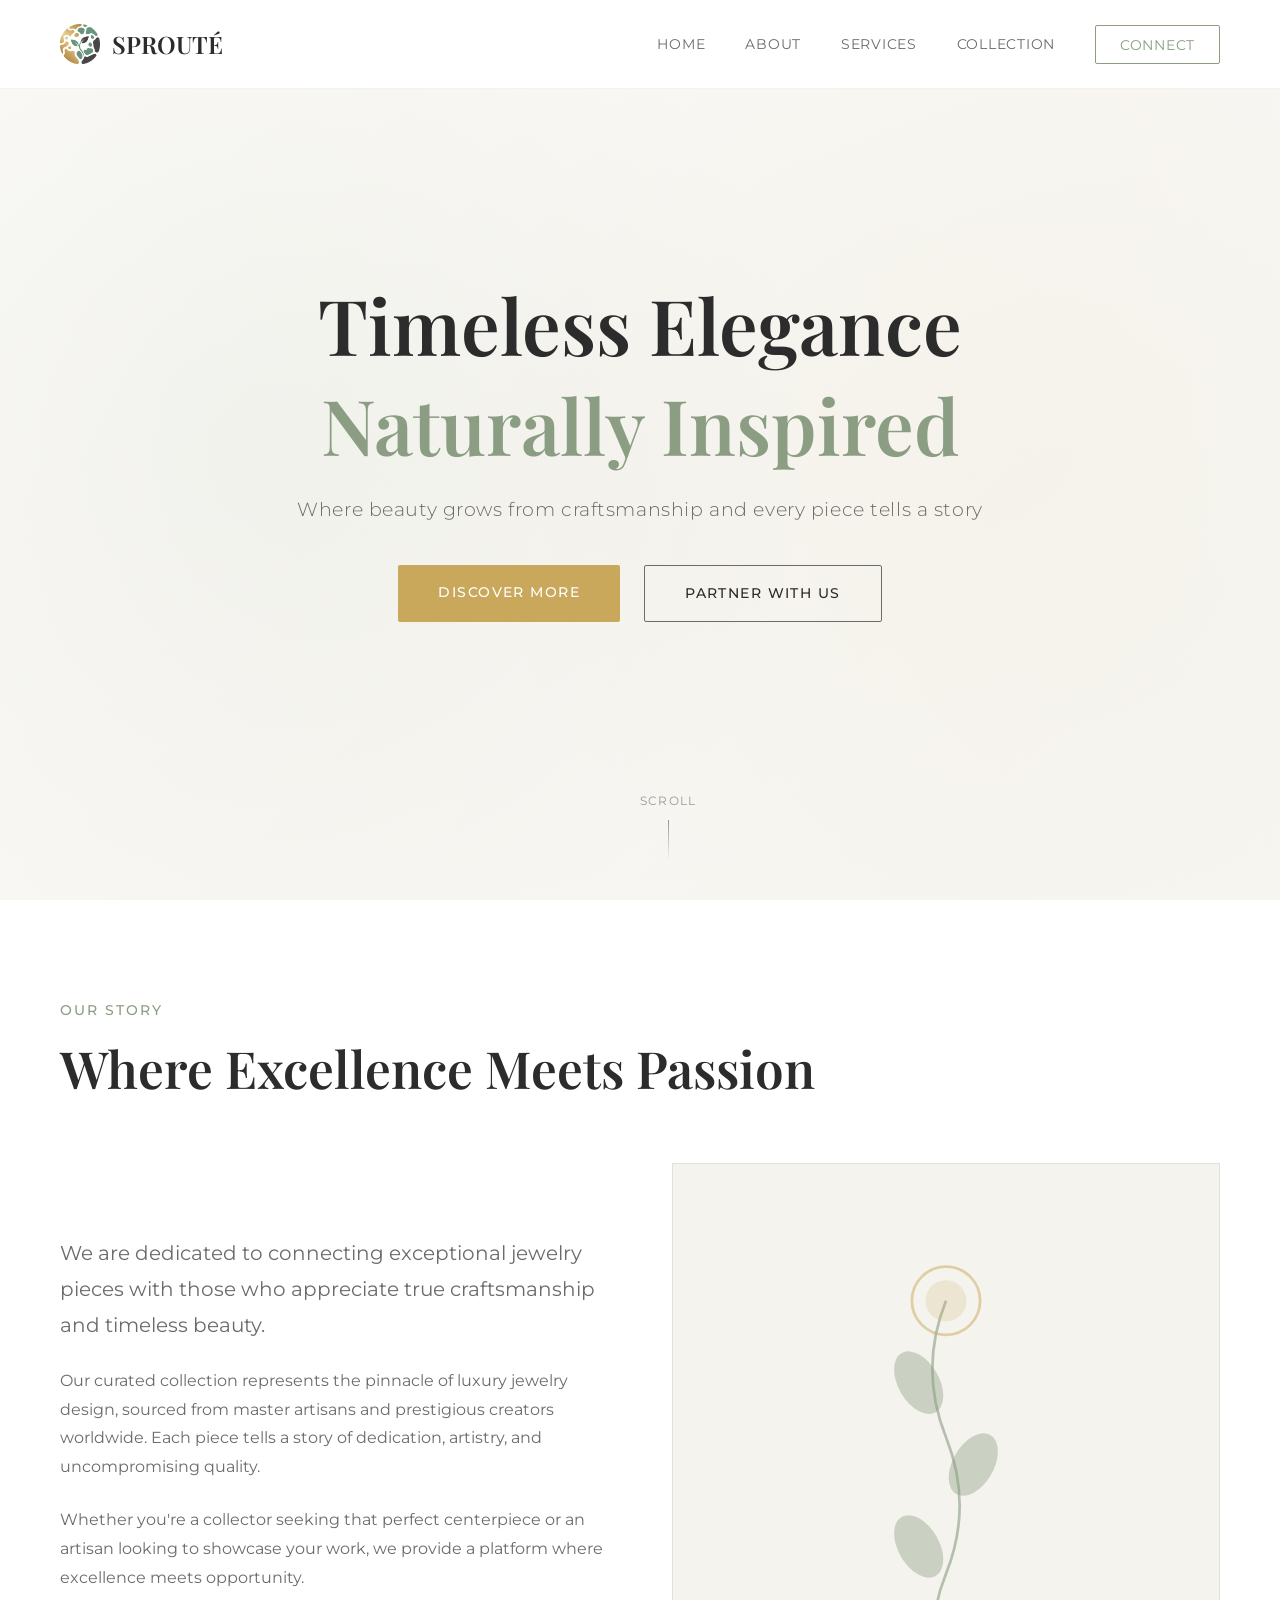
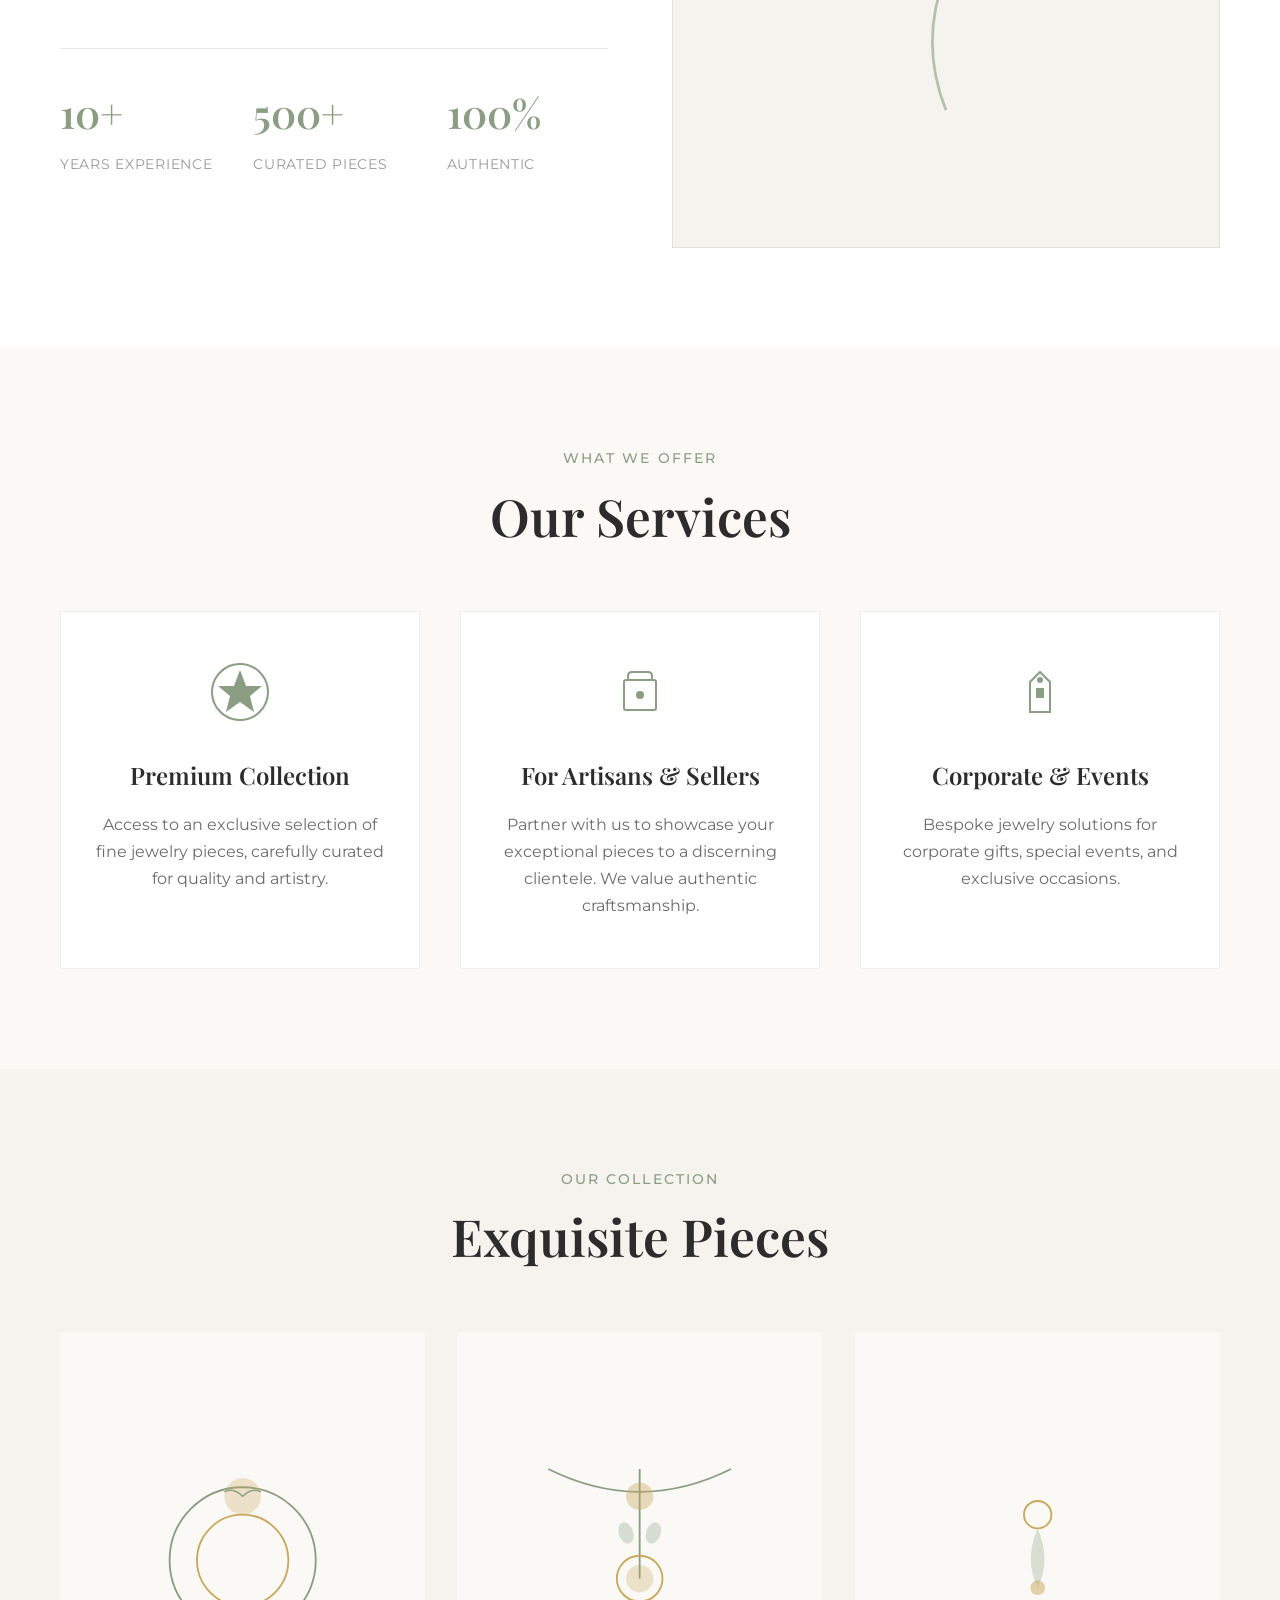
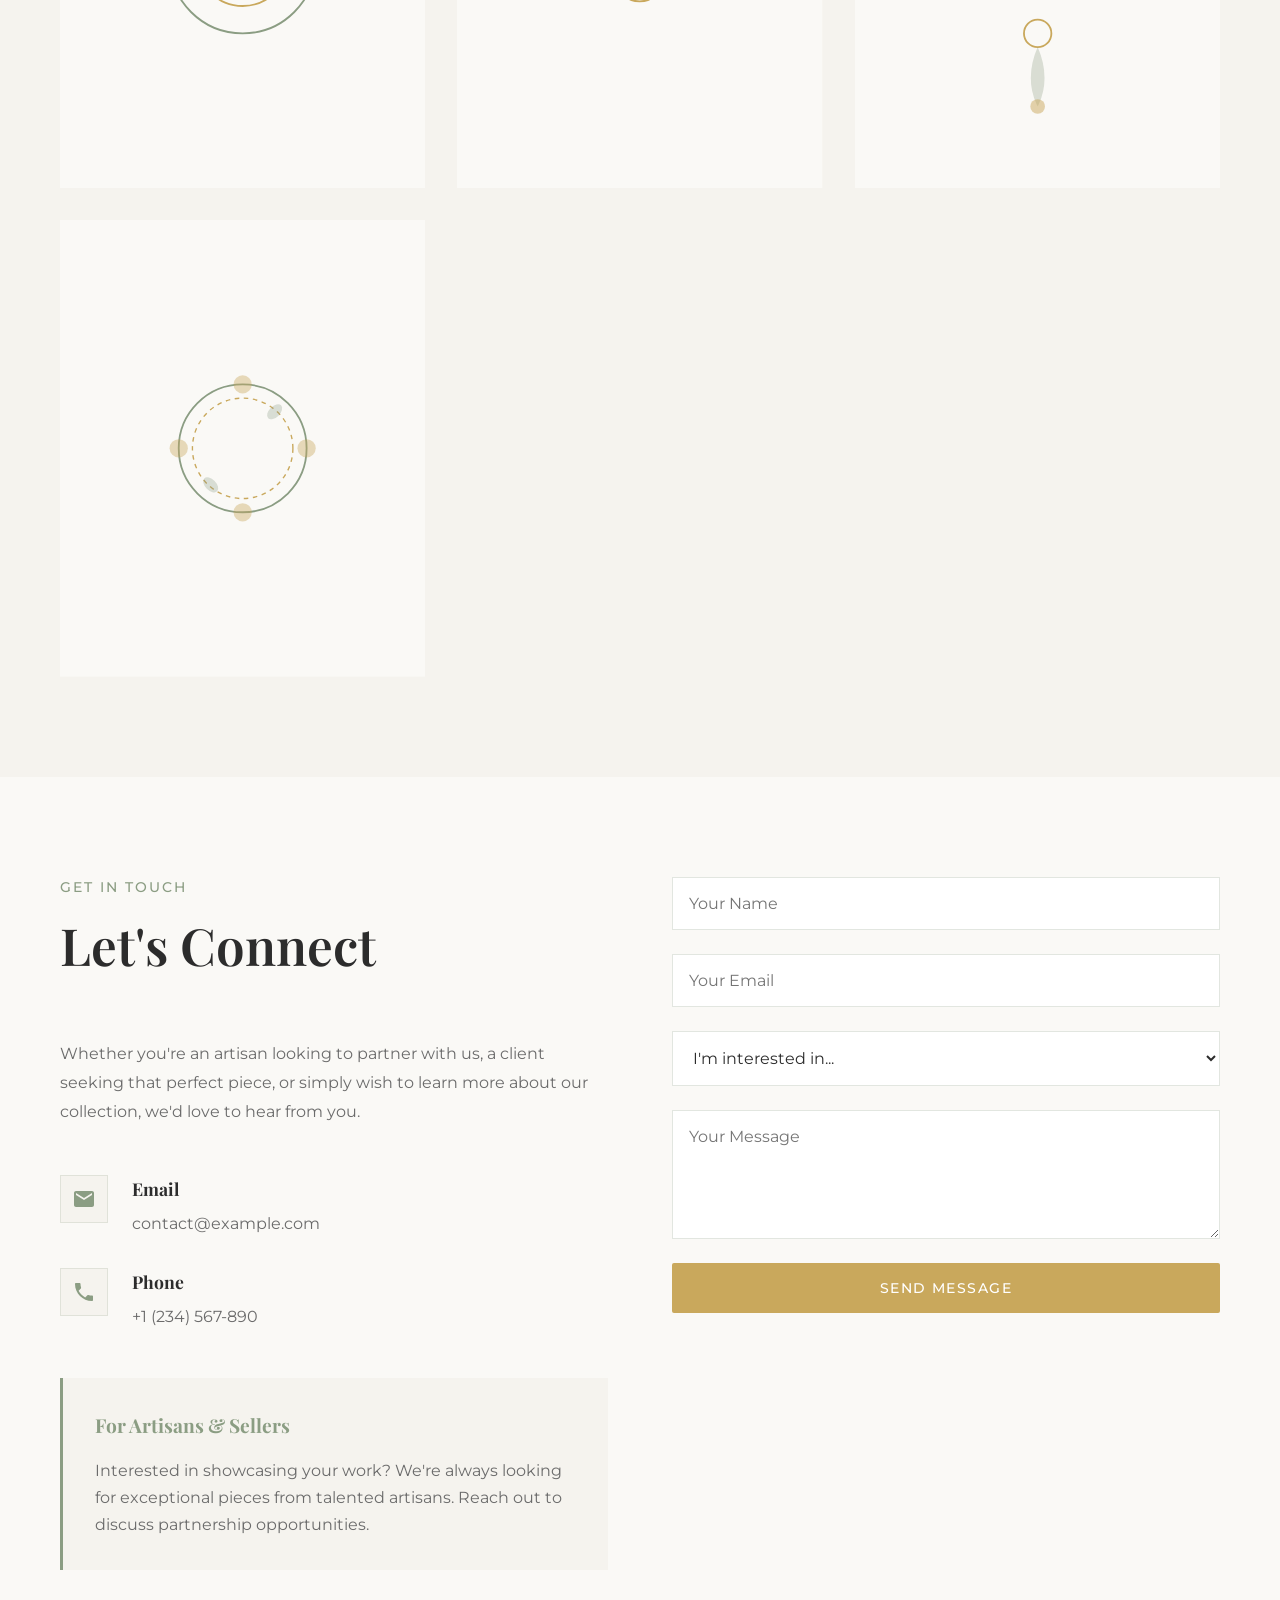
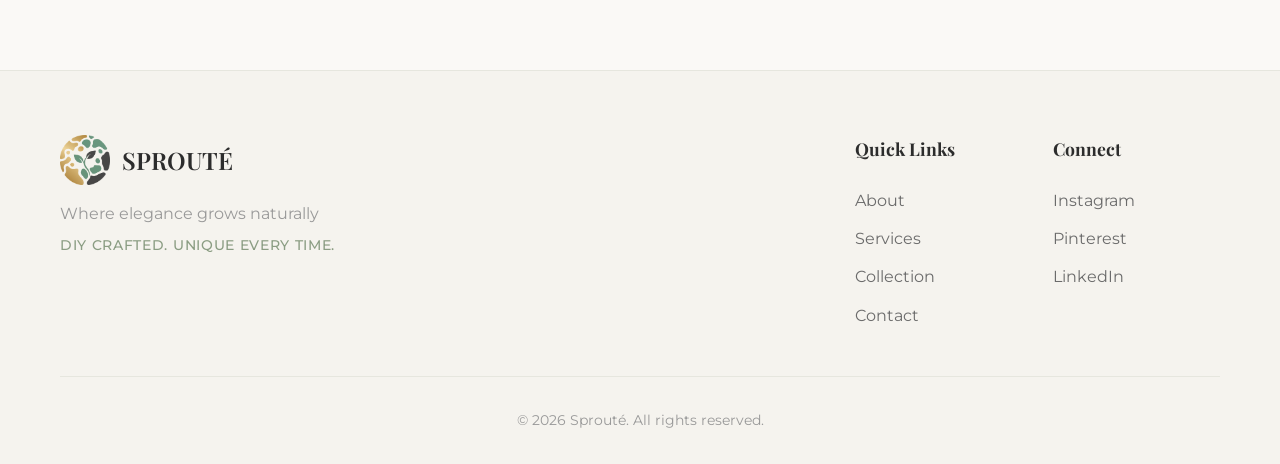
==== commit 27f6f9b7: "Add logo_world branding and favicon integration Integrate the circular Sprouté logo throughout the w" ====
--- a/index.html
+++ b/index.html
@@ -5,6 +5,13 @@
     <meta name="viewport" content="width=device-width, initial-scale=1.0">
     <title>Sprouté | Elegant Jewelry That Grows With You</title>
     <meta name="description" content="Sprouté - Where elegance meets organic beauty. Premium jewelry connecting discerning clients with exceptional craftsmanship">
+
+    <!-- Favicons -->
+    <link rel="icon" type="image/x-icon" href="favicon.ico">
+    <link rel="icon" type="image/png" sizes="32x32" href="assets/favicon-32x32.png">
+    <link rel="icon" type="image/png" sizes="16x16" href="assets/favicon-16x16.png">
+    <link rel="apple-touch-icon" sizes="180x180" href="assets/apple-touch-icon.png">
+
     <link rel="stylesheet" href="styles.css">
     <link rel="preconnect" href="https://fonts.googleapis.com">
     <link rel="preconnect" href="https://fonts.gstatic.com" crossorigin>
@@ -16,7 +23,7 @@
         <div class="container">
             <div class="nav-content">
                 <div class="logo">
-                    <span class="logo-icon">◆</span>
+                    <img src="assets/logo_icon.png" alt="Sprouté Logo" class="logo-image">
                     <span class="logo-text">SPROUTÉ</span>
                 </div>
                 <button class="mobile-menu-btn" id="mobileMenuBtn">
@@ -317,10 +324,11 @@
             <div class="footer-content">
                 <div class="footer-brand">
                     <div class="logo">
-                        <span class="logo-icon">◆</span>
+                        <img src="assets/logo_icon.png" alt="Sprouté Logo" class="logo-image">
                         <span class="logo-text">SPROUTÉ</span>
                     </div>
                     <p>Where elegance grows naturally</p>
+                    <p class="tagline">DIY Crafted. Unique Every Time.</p>
                 </div>
                 <div class="footer-links">
                     <div class="footer-column">
--- a/styles.css
+++ b/styles.css
@@ -70,12 +70,18 @@
 .logo {
     display: flex;
     align-items: center;
-    gap: 0.5rem;
+    gap: 0.75rem;
     font-family: var(--font-display);
     font-size: 1.5rem;
     font-weight: 600;
     color: var(--text-primary);
     text-decoration: none;
+}
+
+.logo-image {
+    height: 40px;
+    width: auto;
+    object-fit: contain;
 }
 
 .logo-icon {
@@ -664,6 +670,19 @@
 .footer-brand p {
     color: var(--text-muted);
     margin-top: 1rem;
+}
+
+.footer-brand .tagline {
+    font-size: 0.85rem;
+    font-weight: 500;
+    letter-spacing: 0.05em;
+    text-transform: uppercase;
+    color: var(--accent-green);
+    margin-top: 0.5rem;
+}
+
+.footer-brand .logo .logo-image {
+    height: 50px;
 }
 
 .footer-links {
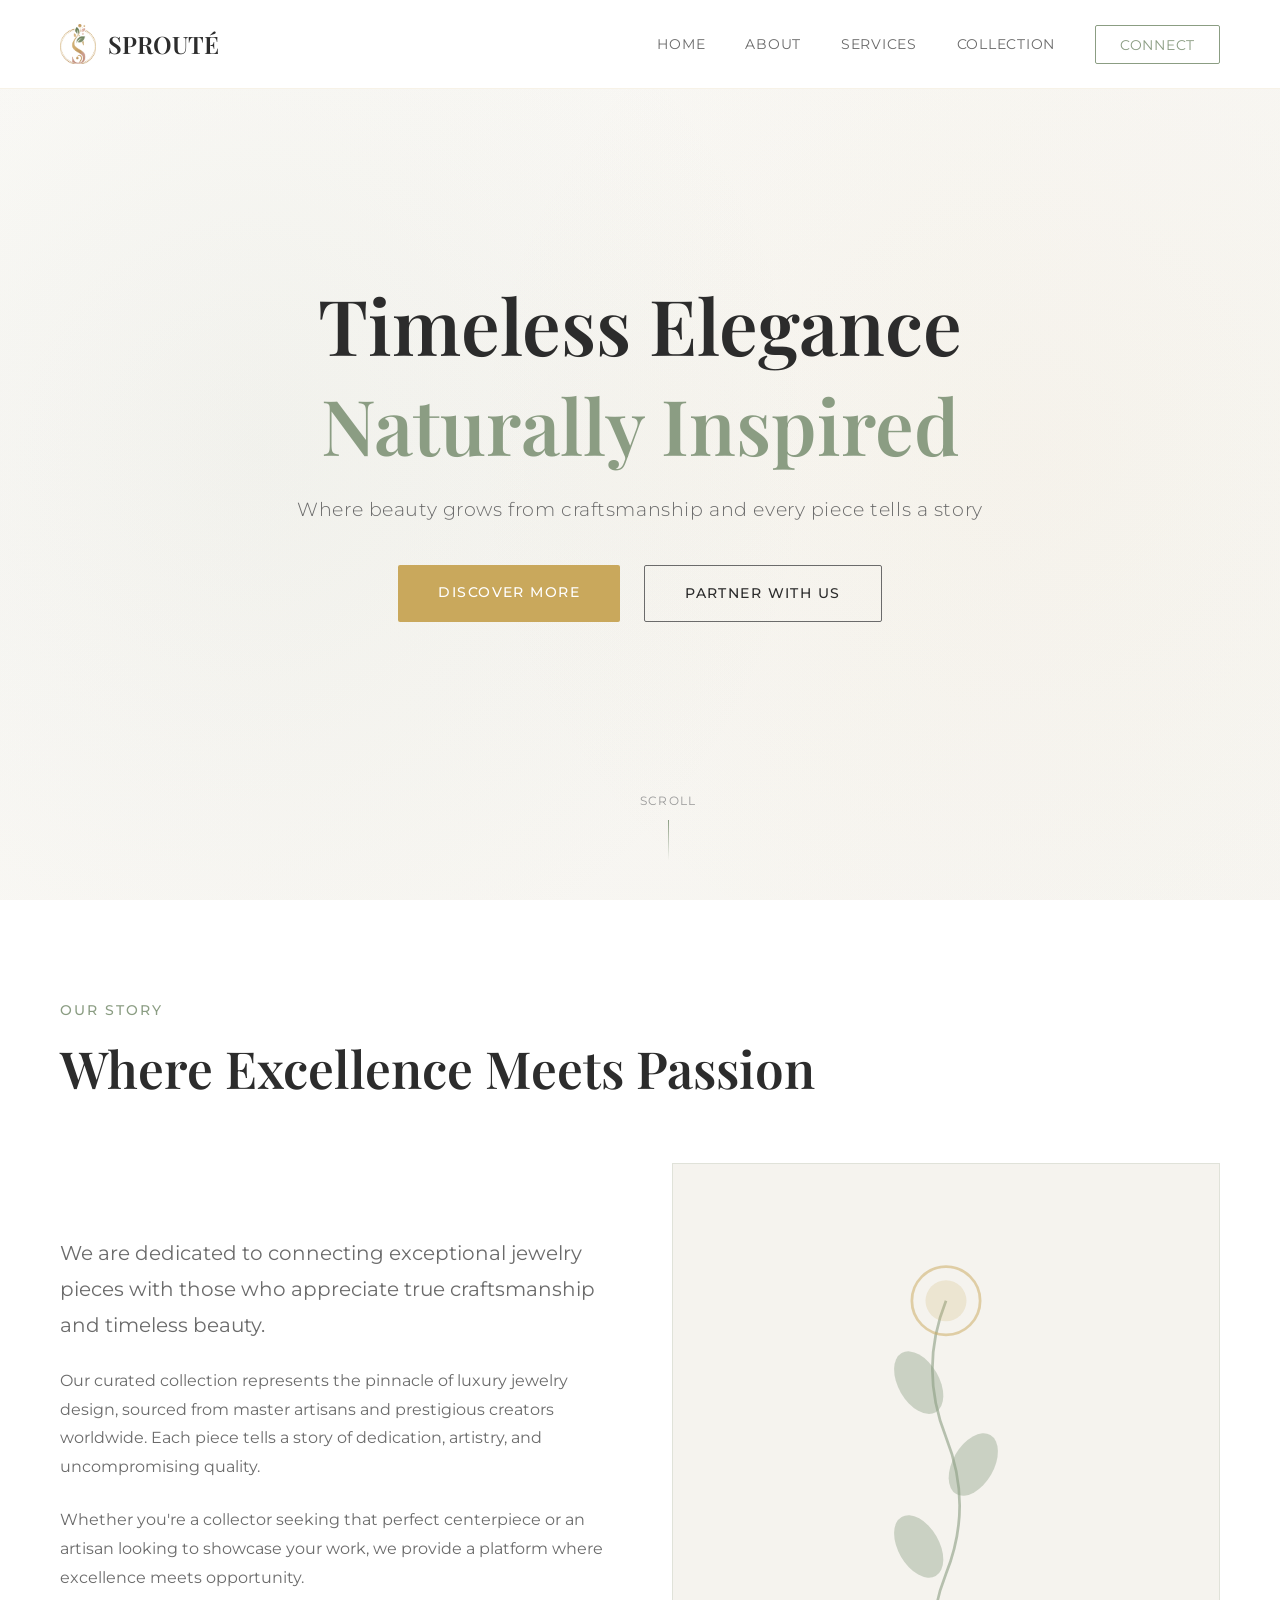
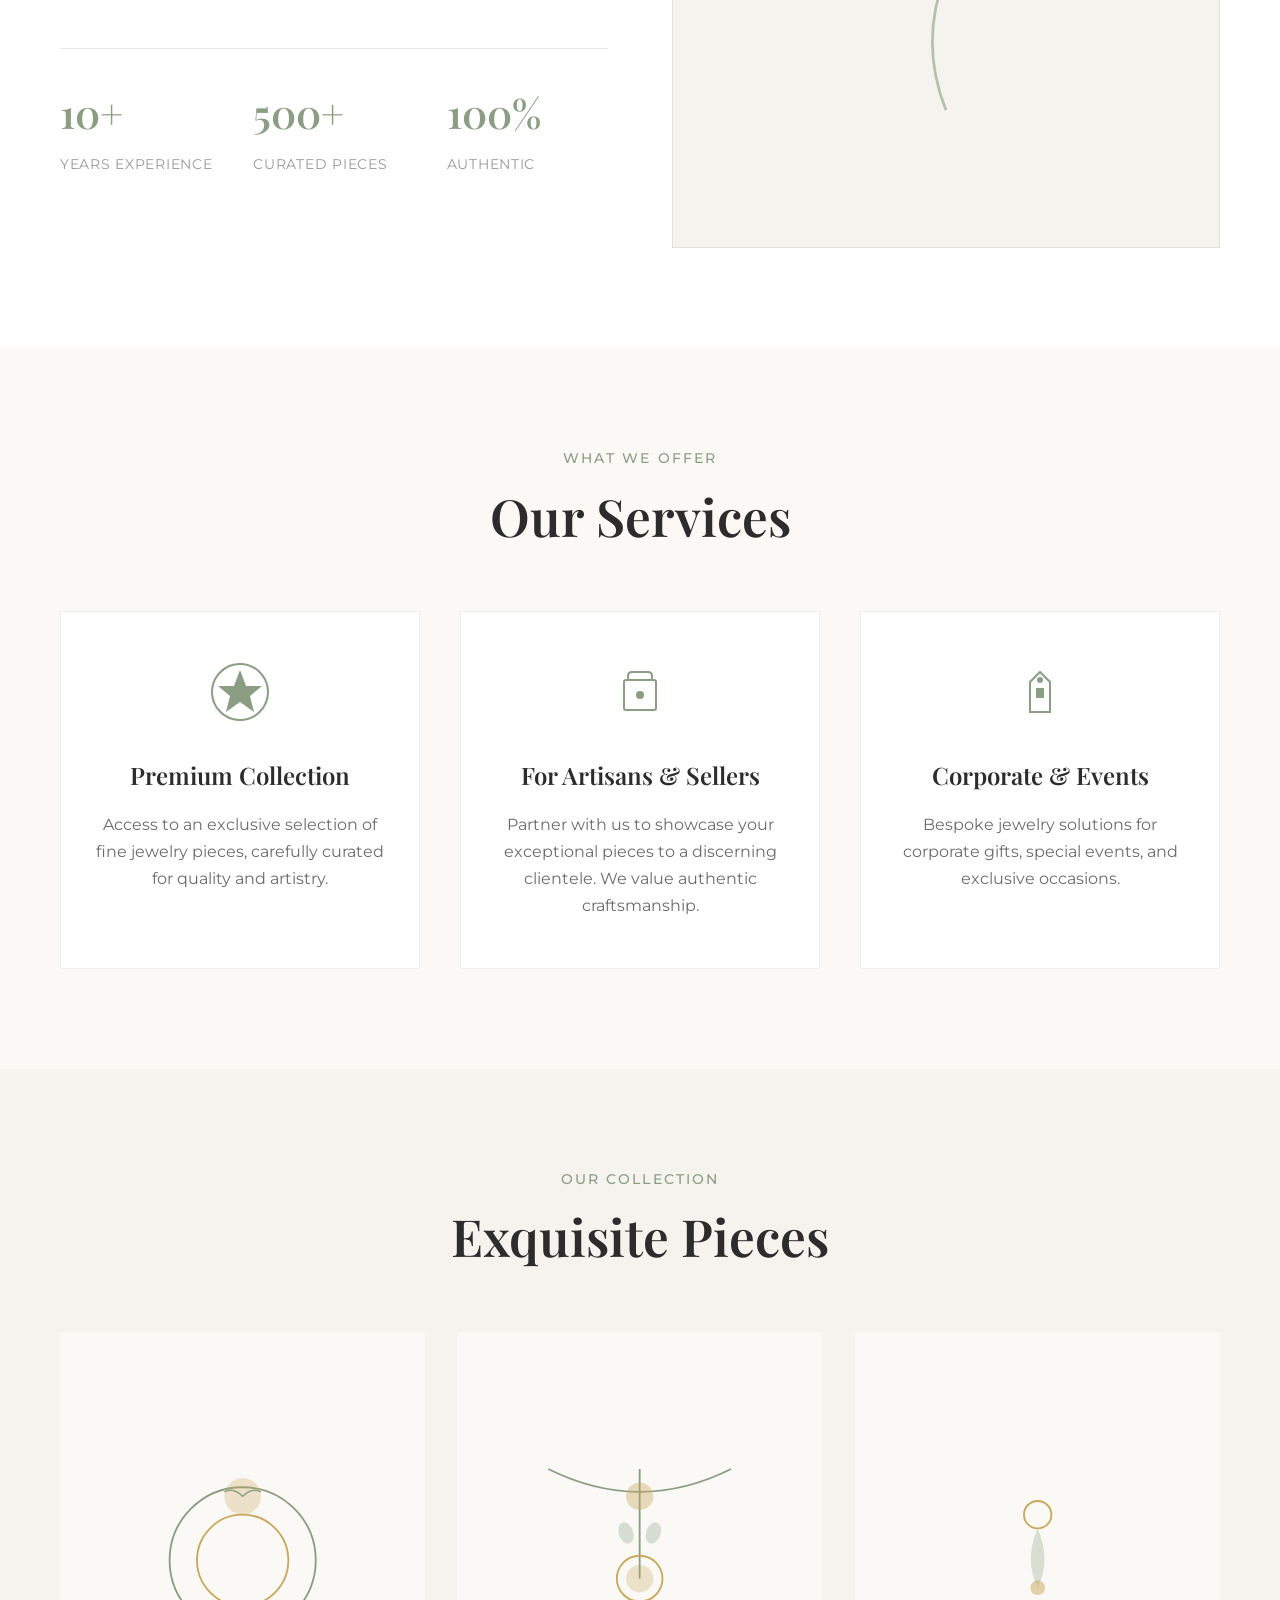
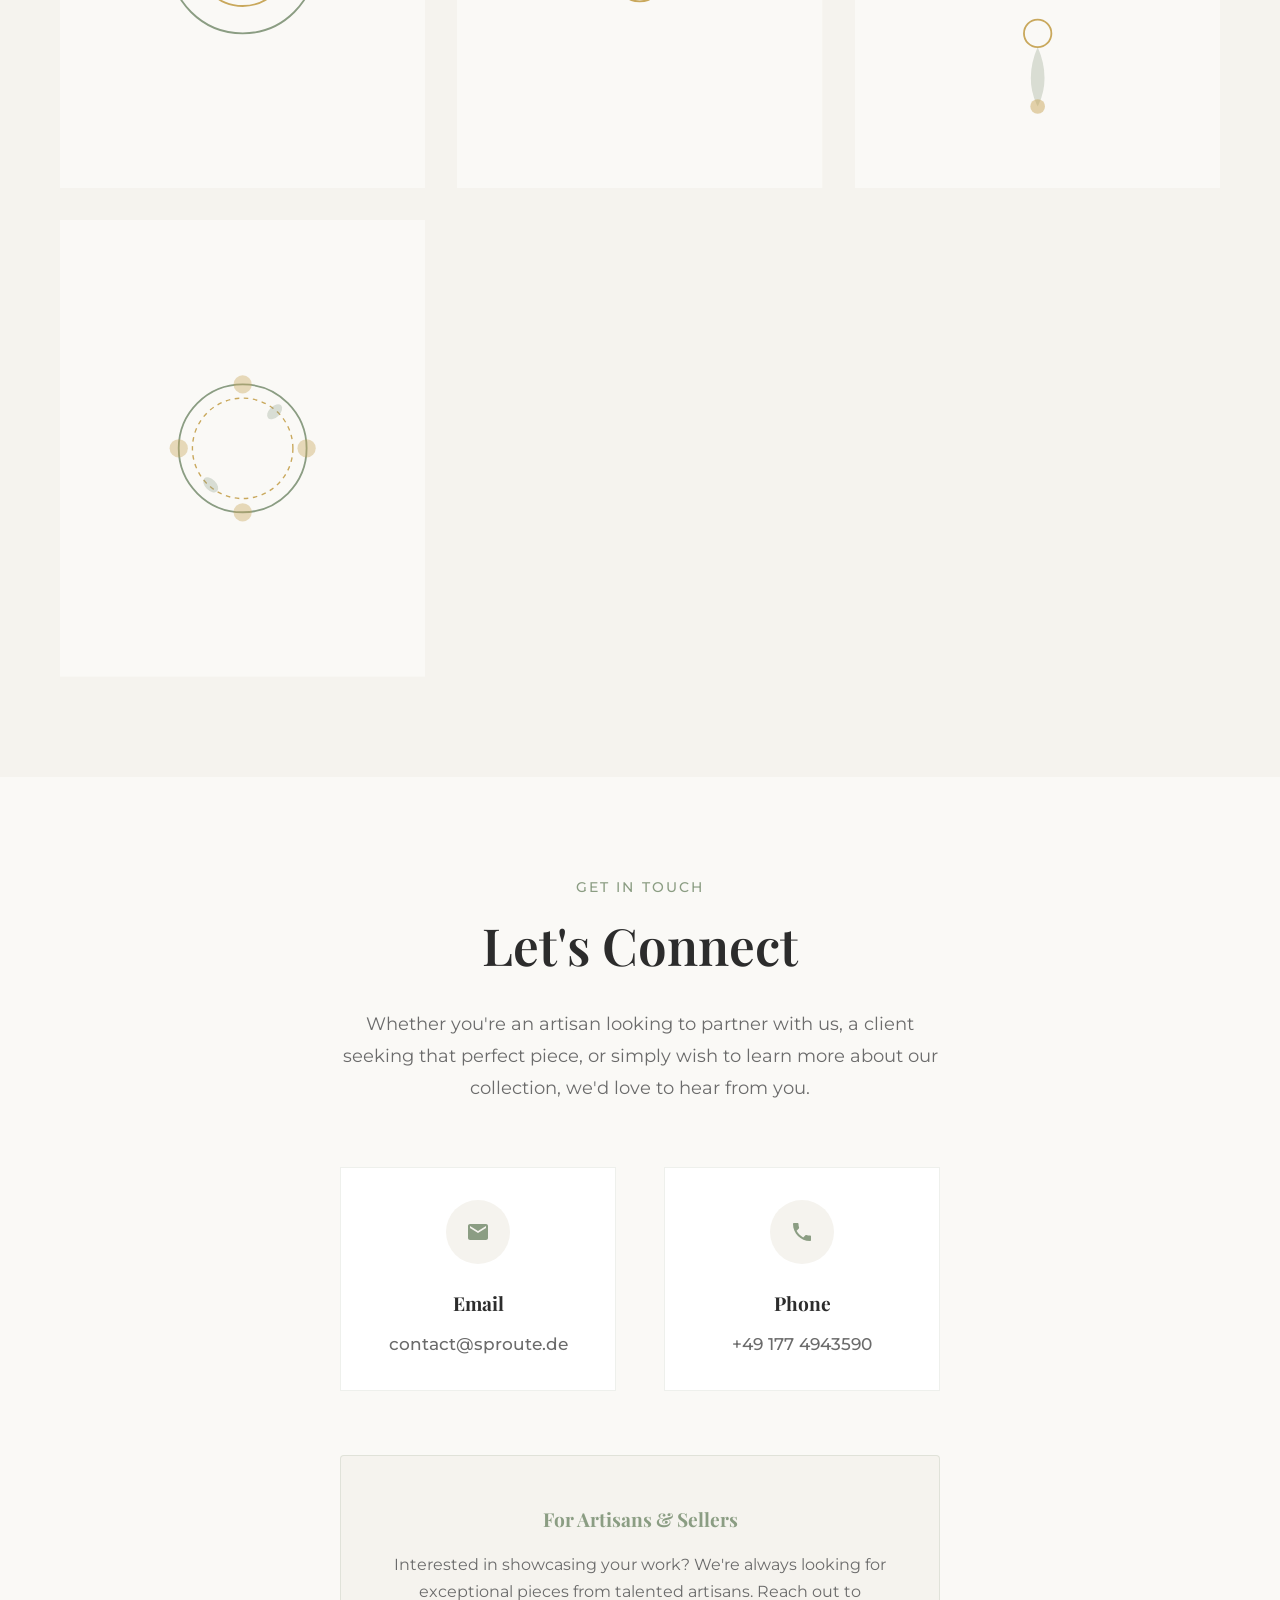
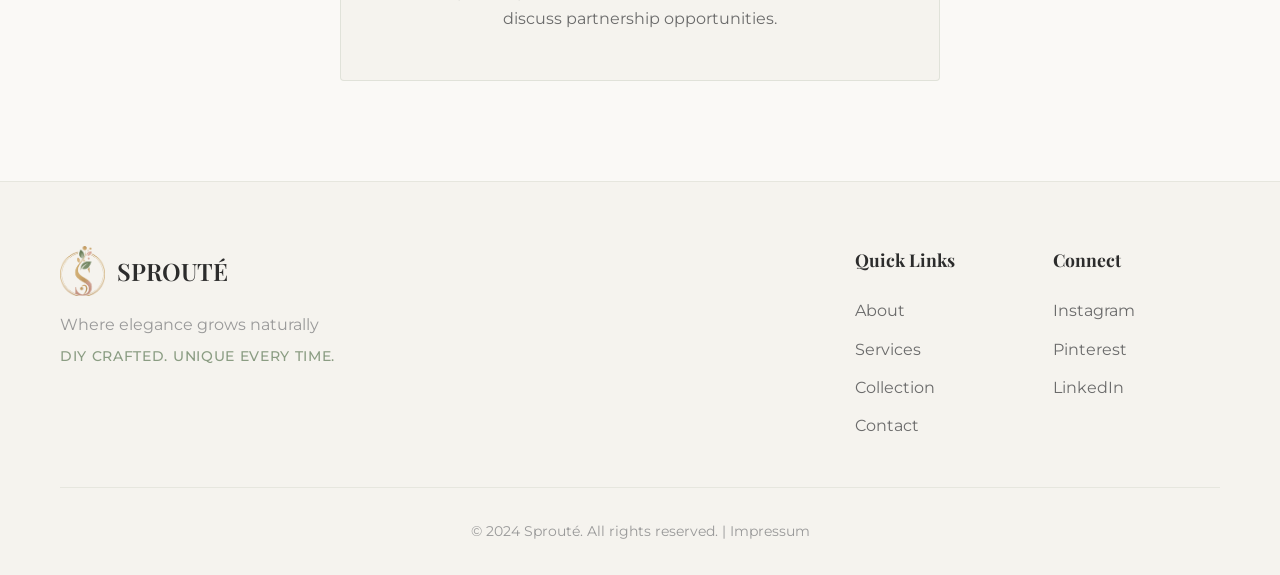
==== commit d8b1e0b8: "Switch to flower logo and finalize contact section Major updates to branding and contact information" ====
--- a/index.html
+++ b/index.html
@@ -23,7 +23,7 @@
         <div class="container">
             <div class="nav-content">
                 <div class="logo">
-                    <img src="assets/logo_icon.png" alt="Sprouté Logo" class="logo-image">
+                    <img src="assets/logo_flower_icon.png" alt="Sprouté Logo" class="logo-image">
                     <span class="logo-text">SPROUTÉ</span>
                 </div>
                 <button class="mobile-menu-btn" id="mobileMenuBtn">
@@ -269,7 +269,7 @@
                             </div>
                             <div class="method-details">
                                 <h4>Email</h4>
-                                <a href="mailto:contact@example.com">contact@example.com</a>
+                                <a href="mailto:contact@sproute.de">contact@sproute.de</a>
                             </div>
                         </div>
                         <div class="contact-method">
@@ -280,7 +280,7 @@
                             </div>
                             <div class="method-details">
                                 <h4>Phone</h4>
-                                <a href="tel:+1234567890">+1 (234) 567-890</a>
+                                <a href="tel:+491774943590">+49 177 4943590</a>
                             </div>
                         </div>
                     </div>
@@ -291,29 +291,6 @@
                     </div>
                 </div>
 
-                <div class="contact-form-wrapper">
-                    <form class="contact-form" id="contactForm">
-                        <div class="form-group">
-                            <input type="text" id="name" name="name" placeholder="Your Name" required>
-                        </div>
-                        <div class="form-group">
-                            <input type="email" id="email" name="email" placeholder="Your Email" required>
-                        </div>
-                        <div class="form-group">
-                            <select id="interest" name="interest" required>
-                                <option value="">I'm interested in...</option>
-                                <option value="buying">Acquiring Pieces</option>
-                                <option value="selling">Selling/Partnership</option>
-                                <option value="corporate">Corporate Inquiries</option>
-                                <option value="other">Other</option>
-                            </select>
-                        </div>
-                        <div class="form-group">
-                            <textarea id="message" name="message" rows="5" placeholder="Your Message" required></textarea>
-                        </div>
-                        <button type="submit" class="btn btn-primary btn-full">Send Message</button>
-                    </form>
-                </div>
             </div>
         </div>
     </section>
@@ -324,7 +301,7 @@
             <div class="footer-content">
                 <div class="footer-brand">
                     <div class="logo">
-                        <img src="assets/logo_icon.png" alt="Sprouté Logo" class="logo-image">
+                        <img src="assets/logo_flower_icon.png" alt="Sprouté Logo" class="logo-image">
                         <span class="logo-text">SPROUTÉ</span>
                     </div>
                     <p>Where elegance grows naturally</p>
@@ -351,7 +328,7 @@
                 </div>
             </div>
             <div class="footer-bottom">
-                <p>&copy; 2024 Sprouté. All rights reserved.</p>
+                <p>&copy; 2024 Sprouté. All rights reserved. | <a href="impressum.html">Impressum</a></p>
             </div>
         </div>
     </footer>
--- a/styles.css
+++ b/styles.css
@@ -532,40 +532,65 @@
    CONTACT SECTION
    ============================================ */
 .contact-content {
-    display: grid;
-    grid-template-columns: 1fr 1fr;
-    gap: 4rem;
+    max-width: 800px;
+    margin: 0 auto;
+    text-align: center;
+}
+
+.contact-info .section-header {
+    text-align: center;
+    margin-bottom: 2rem;
 }
 
 .contact-text {
     color: var(--text-secondary);
     line-height: 1.8;
-    margin-bottom: 3rem;
+    margin-bottom: 4rem;
+    font-size: 1.1rem;
+    max-width: 600px;
+    margin-left: auto;
+    margin-right: auto;
 }
 
 .contact-methods {
+    display: grid;
+    grid-template-columns: repeat(auto-fit, minmax(250px, 1fr));
+    gap: 3rem;
+    margin-bottom: 4rem;
+    max-width: 600px;
+    margin-left: auto;
+    margin-right: auto;
+}
+
+.contact-method {
     display: flex;
     flex-direction: column;
-    gap: 2rem;
-    margin-bottom: 3rem;
-}
-
-.contact-method {
-    display: flex;
-    gap: 1.5rem;
-    align-items: flex-start;
+    align-items: center;
+    text-align: center;
+    gap: 1rem;
+    padding: 2rem;
+    background-color: var(--white);
+    border: 1px solid rgba(139, 157, 131, 0.15);
+    transition: var(--transition);
+}
+
+.contact-method:hover {
+    border-color: var(--accent-green);
+    transform: translateY(-3px);
+    box-shadow: 0 8px 25px rgba(139, 157, 131, 0.12);
 }
 
 .method-icon {
-    width: 48px;
-    height: 48px;
+    width: 64px;
+    height: 64px;
     background-color: var(--light-secondary);
-    border: 1px solid rgba(139, 157, 131, 0.2);
+    border-radius: 50%;
     display: flex;
     align-items: center;
     justify-content: center;
     color: var(--accent-green);
     flex-shrink: 0;
+    margin-bottom: 0.5rem;
 }
 
 .method-icon svg {
@@ -575,8 +600,8 @@
 
 .method-details h4 {
     font-family: var(--font-display);
-    font-size: 1.1rem;
-    margin-bottom: 0.5rem;
+    font-size: 1.2rem;
+    margin-bottom: 0.75rem;
     color: var(--text-primary);
 }
 
@@ -584,6 +609,8 @@
     color: var(--text-secondary);
     text-decoration: none;
     transition: var(--transition);
+    font-size: 1.05rem;
+    font-weight: 500;
 }
 
 .method-details a:hover {
@@ -591,9 +618,12 @@
 }
 
 .partnership-note {
-    padding: 2rem;
+    padding: 3rem;
     background-color: var(--light-secondary);
-    border-left: 3px solid var(--accent-green);
+    border-radius: 4px;
+    border: 1px solid rgba(139, 157, 131, 0.2);
+    max-width: 600px;
+    margin: 0 auto;
 }
 
 .partnership-note h4 {
@@ -721,6 +751,60 @@
     text-align: center;
     color: var(--text-muted);
     font-size: 0.9rem;
+}
+
+.footer-bottom a {
+    color: var(--text-muted);
+    text-decoration: none;
+    transition: var(--transition);
+}
+
+.footer-bottom a:hover {
+    color: var(--accent-green);
+}
+
+/* ============================================
+   IMPRESSUM PAGE
+   ============================================ */
+.impressum-section {
+    padding: 150px 0 100px;
+    min-height: 70vh;
+}
+
+.impressum-content {
+    max-width: 800px;
+    margin: 0 auto;
+}
+
+.impressum-content h1 {
+    font-family: var(--font-display);
+    font-size: clamp(2.5rem, 5vw, 3.5rem);
+    margin-bottom: 3rem;
+    color: var(--text-primary);
+}
+
+.impressum-content h2 {
+    font-family: var(--font-display);
+    font-size: 1.5rem;
+    margin-top: 2.5rem;
+    margin-bottom: 1rem;
+    color: var(--accent-green);
+}
+
+.impressum-content p {
+    color: var(--text-secondary);
+    line-height: 1.8;
+    margin-bottom: 1.5rem;
+}
+
+.impressum-content a {
+    color: var(--accent-green);
+    text-decoration: none;
+    transition: var(--transition);
+}
+
+.impressum-content a:hover {
+    color: var(--primary-gold);
 }
 
 /* ============================================
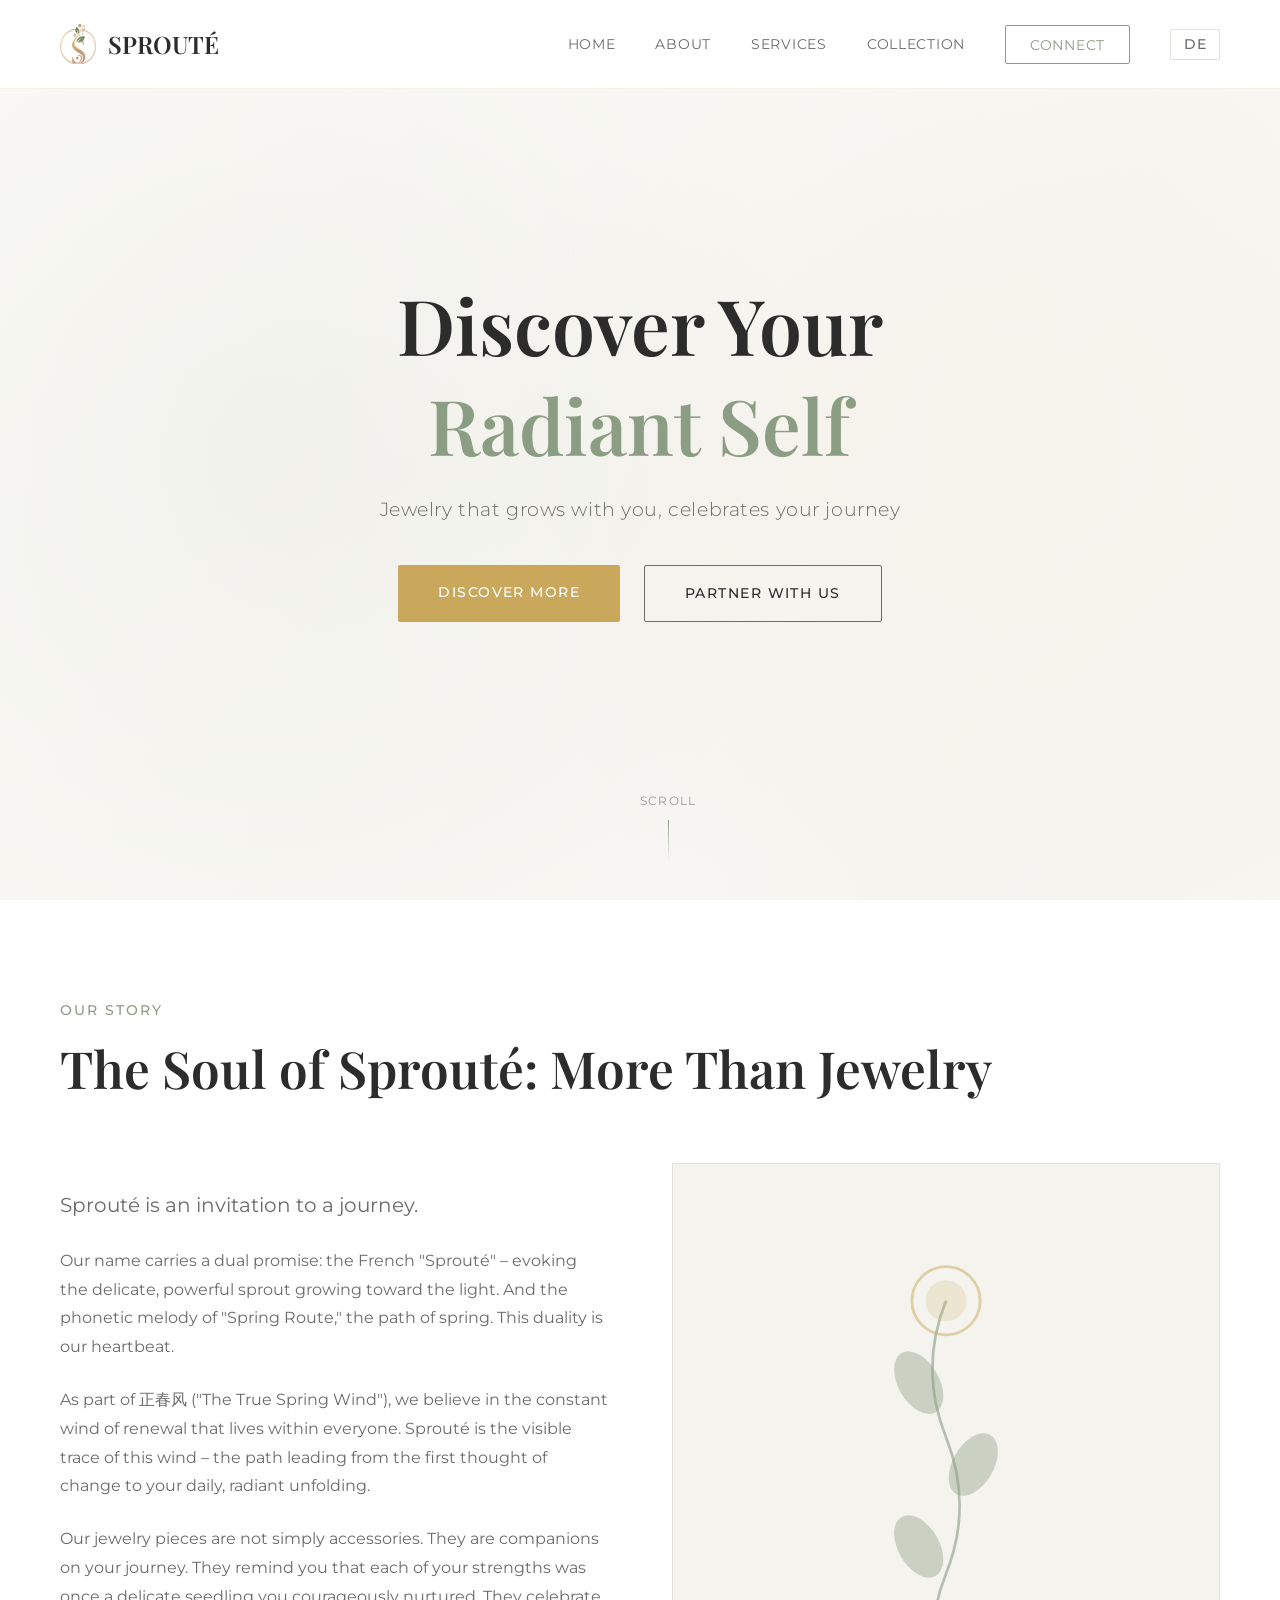
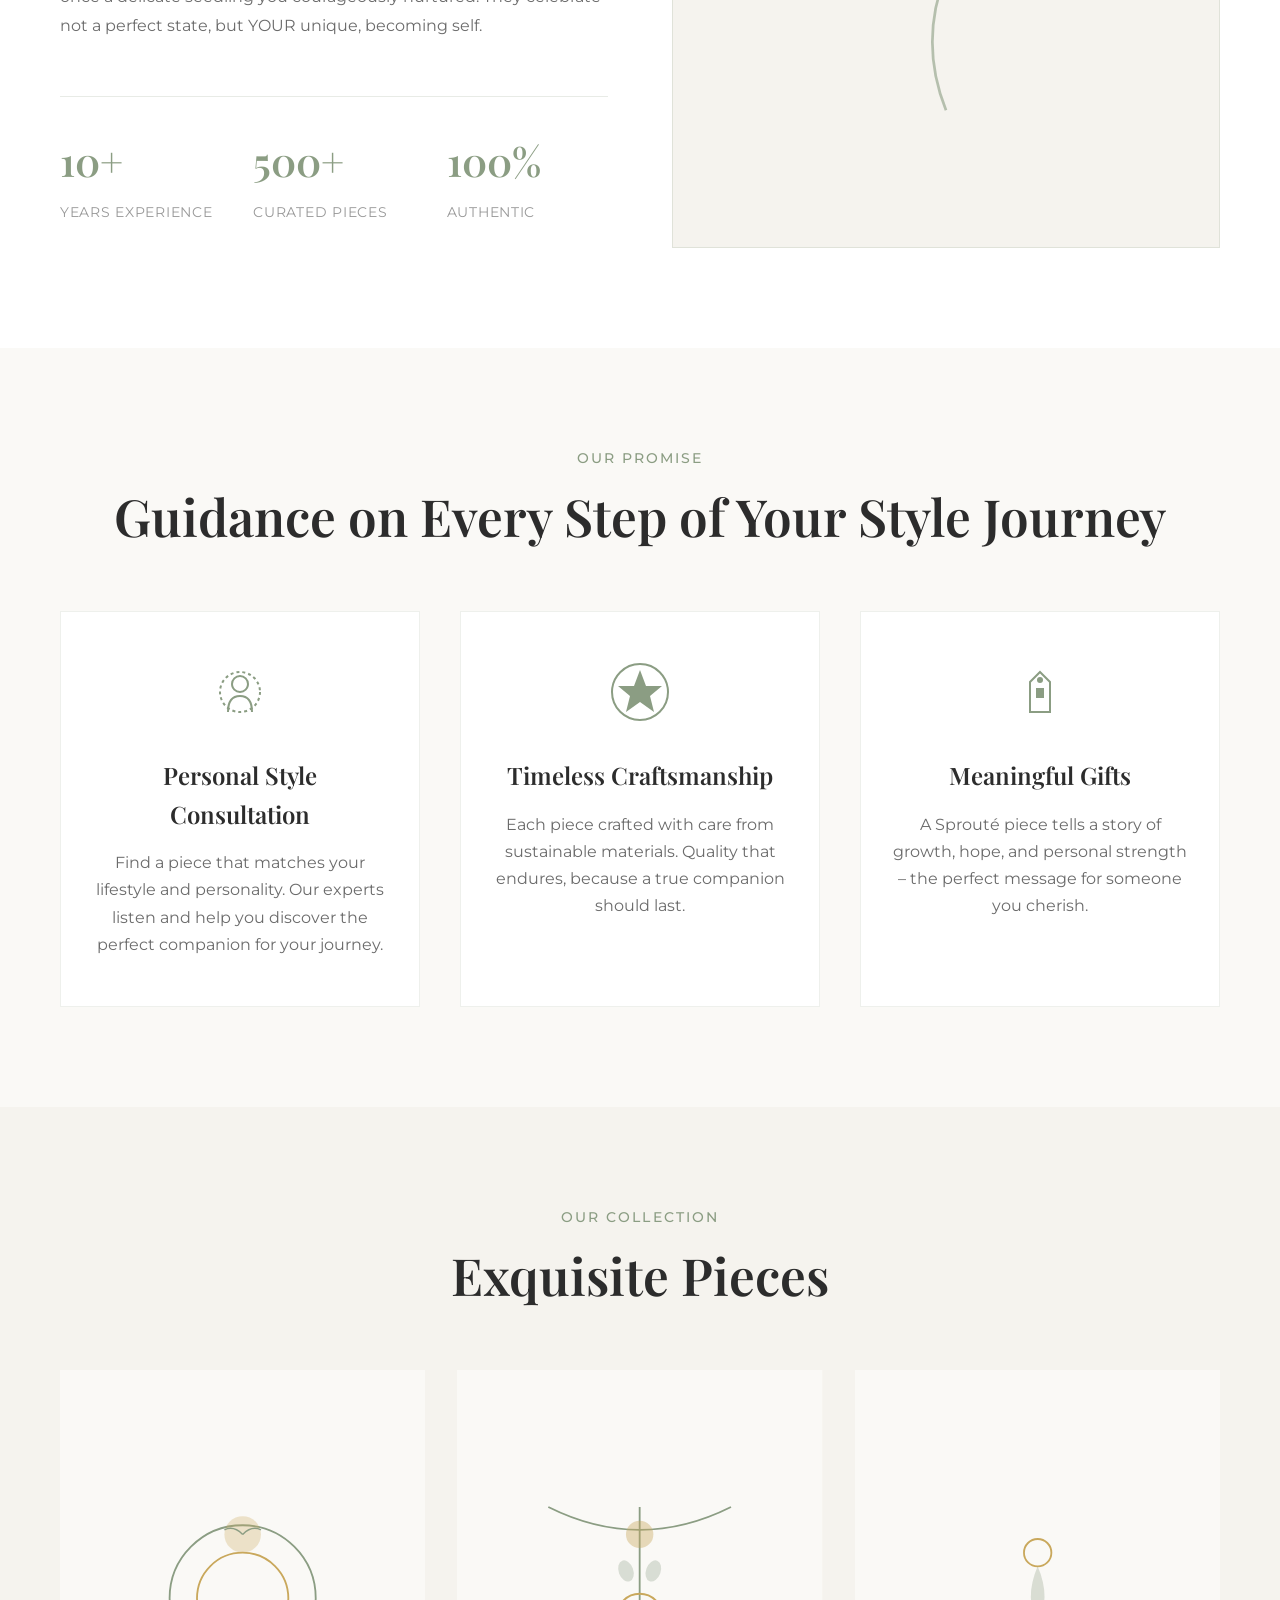
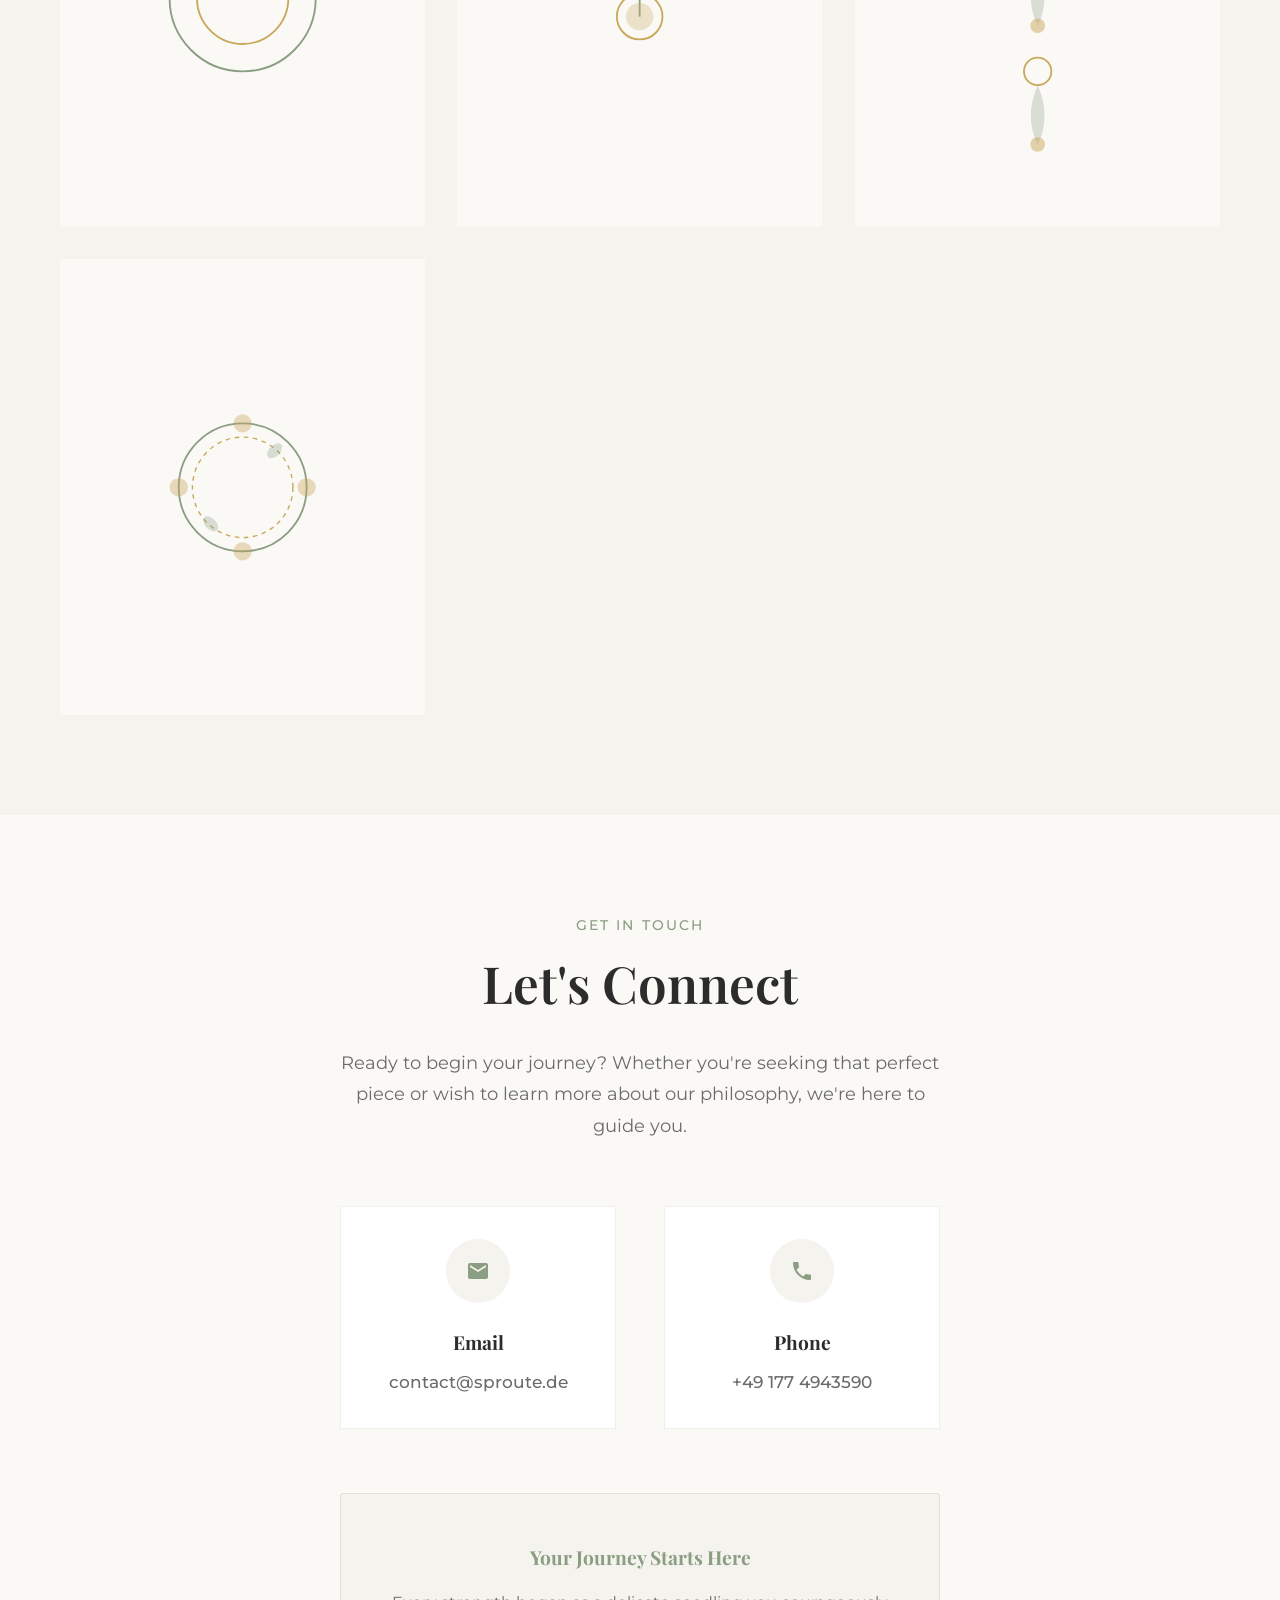
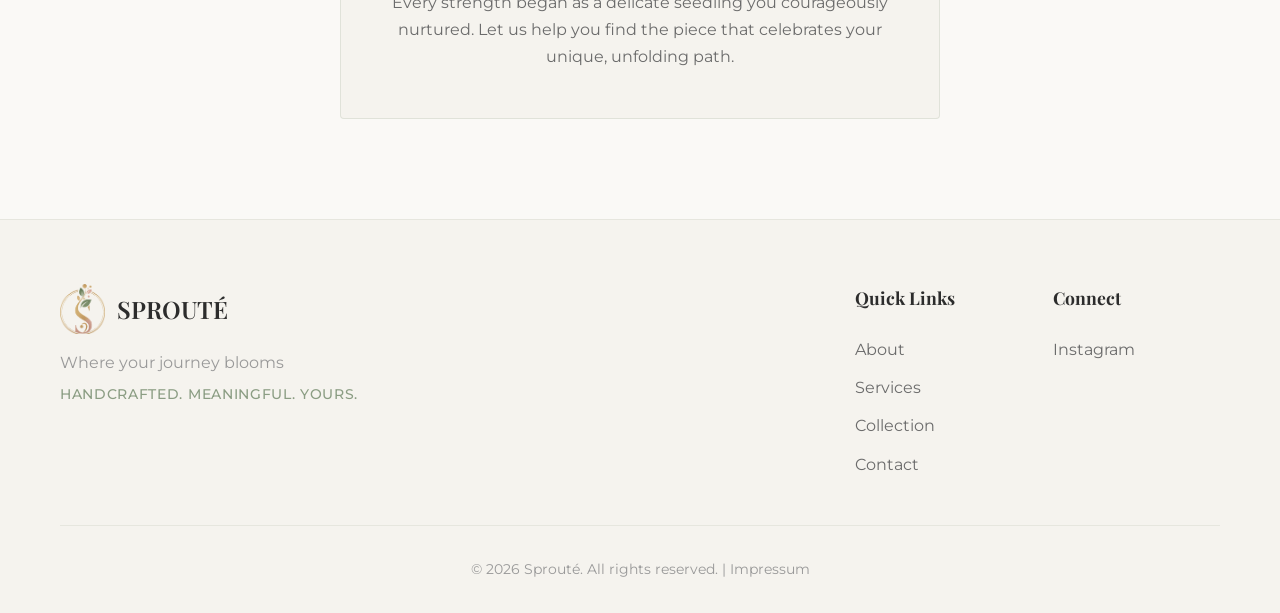
==== commit 2c173cac: "Update social media links to Instagram only Add real Instagram handle and remove placeholder links: " ====
--- a/index.html
+++ b/index.html
@@ -37,6 +37,7 @@
                     <li><a href="#services" class="nav-link">Services</a></li>
                     <li><a href="#gallery" class="nav-link">Collection</a></li>
                     <li><a href="#contact" class="nav-link contact-btn">Connect</a></li>
+                    <li><a href="index-de.html" class="nav-link lang-switch">DE</a></li>
                 </ul>
             </div>
         </div>
@@ -48,10 +49,10 @@
         <div class="hero-content">
             <div class="hero-text">
                 <h1 class="hero-title">
-                    <span class="title-line">Timeless Elegance</span>
-                    <span class="title-line">Naturally Inspired</span>
+                    <span class="title-line">Discover Your</span>
+                    <span class="title-line">Radiant Self</span>
                 </h1>
-                <p class="hero-subtitle">Where beauty grows from craftsmanship and every piece tells a story</p>
+                <p class="hero-subtitle">Jewelry that grows with you, celebrates your journey</p>
                 <div class="hero-buttons">
                     <a href="#about" class="btn btn-primary">Discover More</a>
                     <a href="#contact" class="btn btn-secondary">Partner With Us</a>
@@ -69,13 +70,14 @@
         <div class="container">
             <div class="section-header">
                 <span class="section-label">Our Story</span>
-                <h2 class="section-title">Where Excellence Meets Passion</h2>
+                <h2 class="section-title">The Soul of Sprouté: More Than Jewelry</h2>
             </div>
             <div class="about-content">
                 <div class="about-text">
-                    <p class="lead">We are dedicated to connecting exceptional jewelry pieces with those who appreciate true craftsmanship and timeless beauty.</p>
-                    <p>Our curated collection represents the pinnacle of luxury jewelry design, sourced from master artisans and prestigious creators worldwide. Each piece tells a story of dedication, artistry, and uncompromising quality.</p>
-                    <p>Whether you're a collector seeking that perfect centerpiece or an artisan looking to showcase your work, we provide a platform where excellence meets opportunity.</p>
+                    <p class="lead">Sprouté is an invitation to a journey.</p>
+                    <p>Our name carries a dual promise: the French "Sprouté" – evoking the delicate, powerful sprout growing toward the light. And the phonetic melody of "Spring Route," the path of spring. This duality is our heartbeat.</p>
+                    <p>As part of 正春风 ("The True Spring Wind"), we believe in the constant wind of renewal that lives within everyone. Sprouté is the visible trace of this wind – the path leading from the first thought of change to your daily, radiant unfolding.</p>
+                    <p>Our jewelry pieces are not simply accessories. They are companions on your journey. They remind you that each of your strengths was once a delicate seedling you courageously nurtured. They celebrate not a perfect state, but YOUR unique, becoming self.</p>
                     <div class="about-stats">
                         <div class="stat">
                             <span class="stat-number">10+</span>
@@ -122,10 +124,21 @@
     <section class="services" id="services">
         <div class="container">
             <div class="section-header centered">
-                <span class="section-label">What We Offer</span>
-                <h2 class="section-title">Our Services</h2>
+                <span class="section-label">Our Promise</span>
+                <h2 class="section-title">Guidance on Every Step of Your Style Journey</h2>
             </div>
             <div class="services-grid">
+                <div class="service-card">
+                    <div class="service-icon">
+                        <svg viewBox="0 0 64 64" xmlns="http://www.w3.org/2000/svg">
+                            <circle cx="32" cy="24" r="8" fill="none" stroke="currentColor" stroke-width="2"/>
+                            <path d="M20,52 Q20,36 32,36 Q44,36 44,52" fill="none" stroke="currentColor" stroke-width="2"/>
+                            <circle cx="32" cy="32" r="20" fill="none" stroke="currentColor" stroke-width="2" stroke-dasharray="3,3"/>
+                        </svg>
+                    </div>
+                    <h3 class="service-title">Personal Style Consultation</h3>
+                    <p class="service-description">Find a piece that matches your lifestyle and personality. Our experts listen and help you discover the perfect companion for your journey.</p>
+                </div>
                 <div class="service-card">
                     <div class="service-icon">
                         <svg viewBox="0 0 64 64" xmlns="http://www.w3.org/2000/svg">
@@ -133,19 +146,8 @@
                             <path d="M32,10 L38,26 L54,26 L42,36 L46,52 L32,42 L18,52 L22,36 L10,26 L26,26 Z" fill="currentColor"/>
                         </svg>
                     </div>
-                    <h3 class="service-title">Premium Collection</h3>
-                    <p class="service-description">Access to an exclusive selection of fine jewelry pieces, carefully curated for quality and artistry.</p>
-                </div>
-                <div class="service-card">
-                    <div class="service-icon">
-                        <svg viewBox="0 0 64 64" xmlns="http://www.w3.org/2000/svg">
-                            <rect x="16" y="20" width="32" height="30" rx="2" fill="none" stroke="currentColor" stroke-width="2"/>
-                            <path d="M20,20 L20,16 Q20,12 24,12 L40,12 Q44,12 44,16 L44,20" fill="none" stroke="currentColor" stroke-width="2"/>
-                            <circle cx="32" cy="35" r="4" fill="currentColor"/>
-                        </svg>
-                    </div>
-                    <h3 class="service-title">For Artisans & Sellers</h3>
-                    <p class="service-description">Partner with us to showcase your exceptional pieces to a discerning clientele. We value authentic craftsmanship.</p>
+                    <h3 class="service-title">Timeless Craftsmanship</h3>
+                    <p class="service-description">Each piece crafted with care from sustainable materials. Quality that endures, because a true companion should last.</p>
                 </div>
                 <div class="service-card">
                     <div class="service-icon">
@@ -155,8 +157,8 @@
                             <circle cx="32" cy="20" r="3" fill="currentColor"/>
                         </svg>
                     </div>
-                    <h3 class="service-title">Corporate & Events</h3>
-                    <p class="service-description">Bespoke jewelry solutions for corporate gifts, special events, and exclusive occasions.</p>
+                    <h3 class="service-title">Meaningful Gifts</h3>
+                    <p class="service-description">A Sprouté piece tells a story of growth, hope, and personal strength – the perfect message for someone you cherish.</p>
                 </div>
             </div>
         </div>
@@ -258,7 +260,7 @@
                         <span class="section-label">Get In Touch</span>
                         <h2 class="section-title">Let's Connect</h2>
                     </div>
-                    <p class="contact-text">Whether you're an artisan looking to partner with us, a client seeking that perfect piece, or simply wish to learn more about our collection, we'd love to hear from you.</p>
+                    <p class="contact-text">Ready to begin your journey? Whether you're seeking that perfect piece or wish to learn more about our philosophy, we're here to guide you.</p>
 
                     <div class="contact-methods">
                         <div class="contact-method">
@@ -286,8 +288,8 @@
                     </div>
 
                     <div class="partnership-note">
-                        <h4>For Artisans & Sellers</h4>
-                        <p>Interested in showcasing your work? We're always looking for exceptional pieces from talented artisans. Reach out to discuss partnership opportunities.</p>
+                        <h4>Your Journey Starts Here</h4>
+                        <p>Every strength began as a delicate seedling you courageously nurtured. Let us help you find the piece that celebrates your unique, unfolding path.</p>
                     </div>
                 </div>
 
@@ -304,8 +306,8 @@
                         <img src="assets/logo_flower_icon.png" alt="Sprouté Logo" class="logo-image">
                         <span class="logo-text">SPROUTÉ</span>
                     </div>
-                    <p>Where elegance grows naturally</p>
-                    <p class="tagline">DIY Crafted. Unique Every Time.</p>
+                    <p>Where your journey blooms</p>
+                    <p class="tagline">Handcrafted. Meaningful. Yours.</p>
                 </div>
                 <div class="footer-links">
                     <div class="footer-column">
@@ -320,15 +322,13 @@
                     <div class="footer-column">
                         <h4>Connect</h4>
                         <ul>
-                            <li><a href="#" target="_blank">Instagram</a></li>
-                            <li><a href="#" target="_blank">Pinterest</a></li>
-                            <li><a href="#" target="_blank">LinkedIn</a></li>
+                            <li><a href="https://instagram.com/sproute_jewelry" target="_blank">Instagram</a></li>
                         </ul>
                     </div>
                 </div>
             </div>
             <div class="footer-bottom">
-                <p>&copy; 2024 Sprouté. All rights reserved. | <a href="impressum.html">Impressum</a></p>
+                <p>&copy; 2026 Sprouté. All rights reserved. | <a href="impressum.html">Impressum</a></p>
             </div>
         </div>
     </footer>
--- a/styles.css
+++ b/styles.css
@@ -142,6 +142,23 @@
     color: var(--white);
 }
 
+.nav-link.lang-switch {
+    padding: 0.4rem 0.8rem;
+    border: 1px solid rgba(139, 157, 131, 0.3);
+    border-radius: 2px;
+    font-size: 0.85rem;
+    font-weight: 500;
+}
+
+.nav-link.lang-switch::after {
+    display: none;
+}
+
+.nav-link.lang-switch:hover {
+    background-color: rgba(139, 157, 131, 0.1);
+    border-color: var(--accent-green);
+}
+
 .mobile-menu-btn {
     display: none;
     flex-direction: column;
